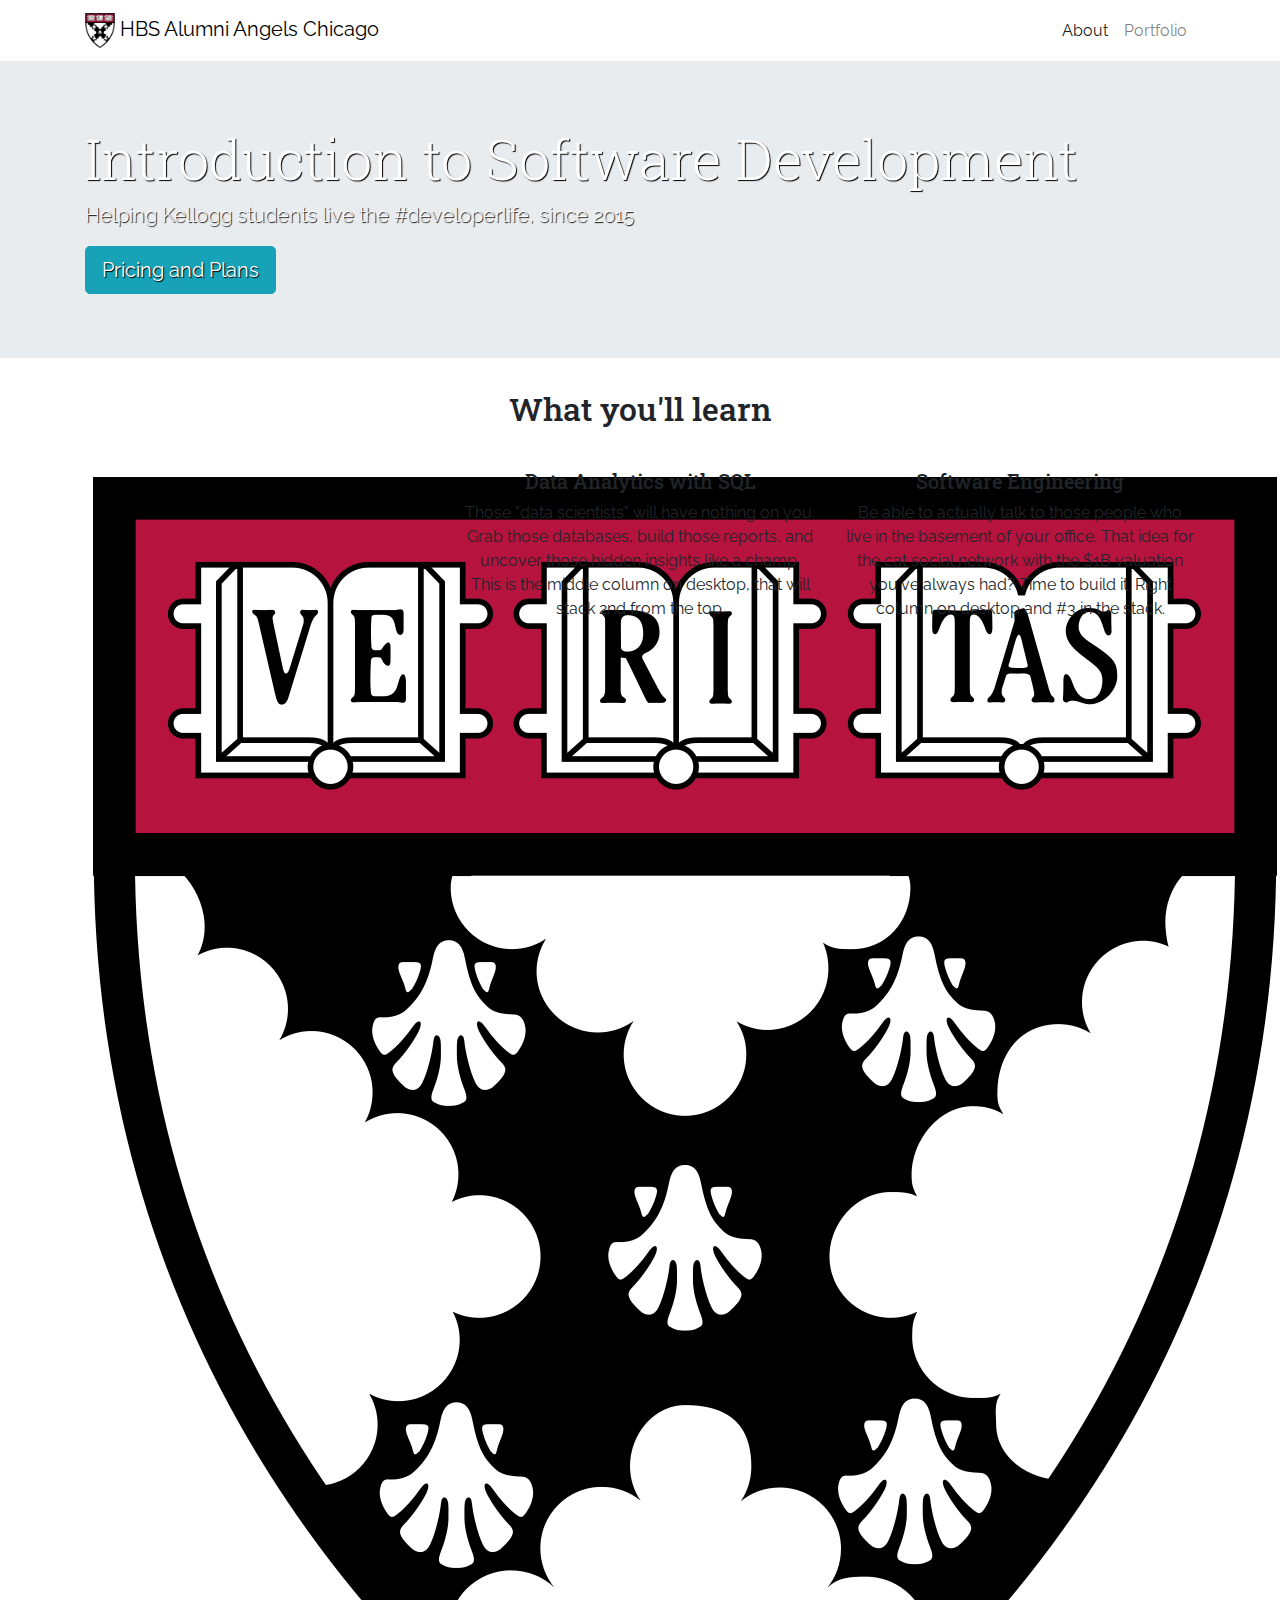
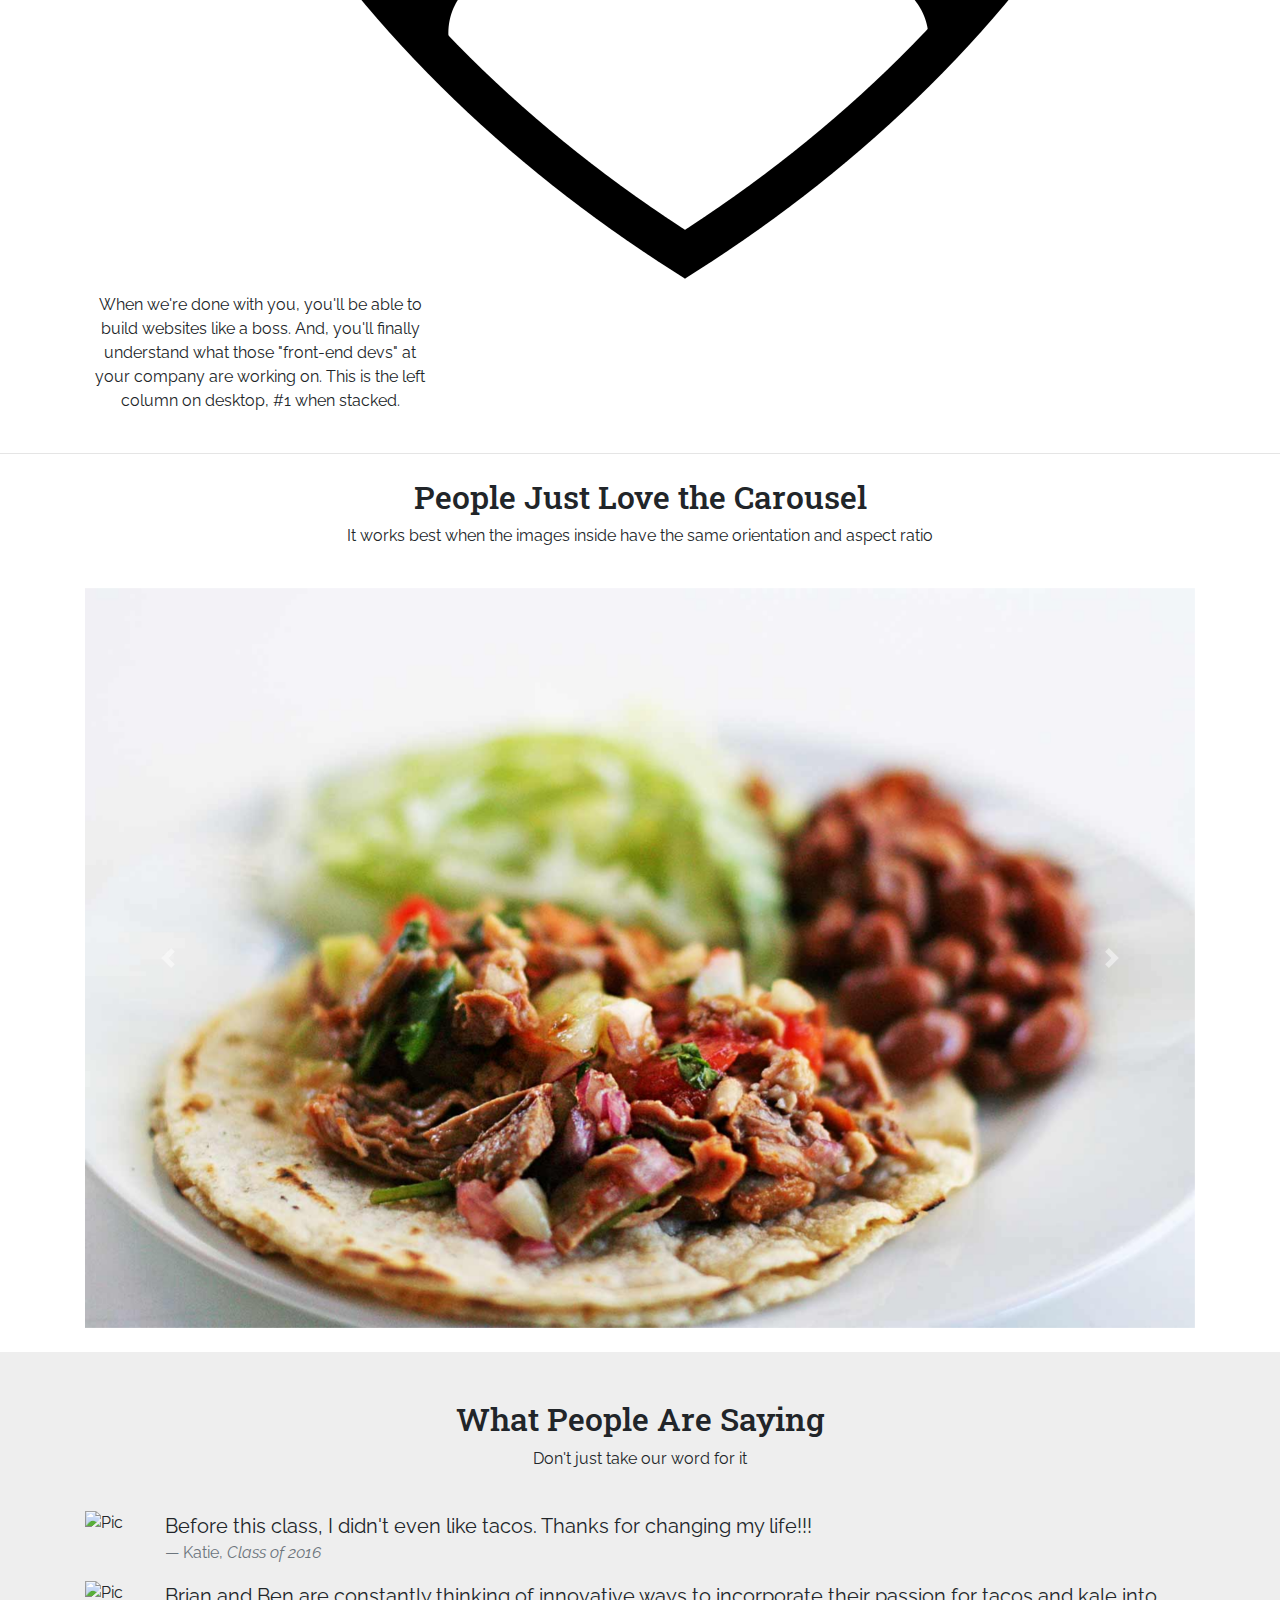
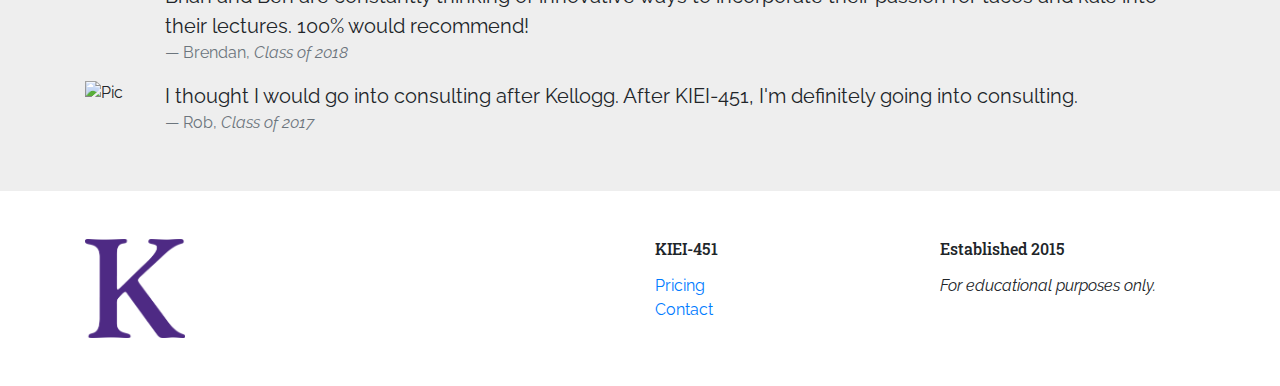
==== index.html @ 8cb4954e "Update index.html" ====
<!-- I started with the Bootstrap starter template  -->
<!-- https://getbootstrap.com/docs/4.4/getting-started/introduction/#starter-template -->
<!doctype html>
<html lang="en">
  <head>
    <!-- Required meta tags -->
    <meta charset="utf-8">
    <meta name="viewport" content="width=device-width, initial-scale=1, shrink-to-fit=no">

    <!-- Google Fonts -->
    <link href="https://fonts.googleapis.com/css?family=Raleway|Roboto+Slab|Permanent+Marker&display=swap" rel="stylesheet">
    
    <!-- Font Awesome -->
    <link rel="stylesheet" href="https://use.fontawesome.com/releases/v5.6.3/css/all.css" integrity="sha384-UHRtZLI+pbxtHCWp1t77Bi1L4ZtiqrqD80Kn4Z8NTSRyMA2Fd33n5dQ8lWUE00s/" crossorigin="anonymous">

    <!-- Bootstrap CSS -->
    <link rel="stylesheet" href="https://stackpath.bootstrapcdn.com/bootstrap/4.4.1/css/bootstrap.min.css" integrity="sha384-Vkoo8x4CGsO3+Hhxv8T/Q5PaXtkKtu6ug5TOeNV6gBiFeWPGFN9MuhOf23Q9Ifjh" crossorigin="anonymous">

    <!-- My own CSS -->
    <link rel="stylesheet" href="styles.css">

    <title>Hello, KIEI-451!</title>
  </head>
  <body>
    <!-- Navbar -->
    <!-- https://getbootstrap.com/docs/4.4/components/navbar -->
    <!-- I'm using the "navbar-light" color scheme, and a custom background color, defined in my styles.css -->
    <!-- Because the navbar has a "container" inside, it has gutters (spacing) on the left and right -->
    <!-- https://getbootstrap.com/docs/4.4/components/navbar/#containers -->
    <nav class="navbar navbar-expand-lg navbar-light">
      <div class="container">
        <a class="navbar-brand" href="#">
          <img src="hbs_logo.png" class="d-inline-block align-middle">
          HBS Alumni Angels Chicago
        </a>
        <button class="navbar-toggler" type="button" data-toggle="collapse" data-target="#navbarNavAltMarkup" aria-controls="navbarNavAltMarkup" aria-expanded="false" aria-label="Toggle navigation">
          <span class="navbar-toggler-icon"></span>
        </button>
        <div class="collapse navbar-collapse" id="navbarNavAltMarkup">
          <!-- The "ml-auto" means - set the left margin as high as you can, automatically -->
          <!-- This causes the links to move to the right -->
          <!-- https://getbootstrap.com/docs/4.4/utilities/flex/#auto-margins -->
          <div class="navbar-nav ml-auto">
            <a class="nav-item nav-link active" href="index.html">About<span class="sr-only">(current)</span></a>
            <a class="nav-item nav-link" href="pricing.html">Portfolio</a>
          </div>
        </div>
      </div>
    </nav>

    <!-- Full width Jumbotron -->
    <!-- https://getbootstrap.com/docs/4.4/components/jumbotron/ -->
    <div class="jumbotron jumbotron-fluid">
      <div class="container">
        <h1 class="display-4">Introduction to Software Development</h1 class="display-4">
        <p class="lead">Helping Kellogg students live the #developerlife, since 2015</p>
        <a class="btn btn-info btn-lg" href="pricing.html" role="button">Pricing and Plans</a>
      </div>
    </div>

    <div class="container">
      <div class="row">
        <div class="col text-center">
          <h2>What you'll learn</h2>
        </div>
      </div>
      <!-- An example of Bootstrap's spacing utility classes -->
      <!-- https://getbootstrap.com/docs/4.4/utilities/spacing/#how-it-works -->
      <!-- The "mt-4" gives you more margin on top, responsively -->
      <div class="row mt-4">
        <div class="col-sm-4 text-center">
          <h1><i class="fas fa-code"></i></h1>
          <h5><img src="hbs_logo.png" class="d-inline-block align-middle"></h5>
          <p>When we're done with you, you'll be able to build websites like a boss. And, you'll finally understand what those "front-end devs" at your company are working on. This is the left column on desktop, #1 when stacked.</p>
        </div>
        <div class="col-sm-4 text-center">
          <h1><i class="fas fa-chart-line"></i></h1>
          <h5>Data Analytics with SQL</h5>
          <p>Those "data scientists" will have nothing on you. Grab those databases, build those reports, and uncover those hidden insights like a champ. This is the middle column on desktop, that will stack 2nd from the top.</p>
        </div>
        <div class="col-sm-4 text-center">
          <h1><i class="fas fa-code-branch"></i></h1>
          <h5>Software Engineering</h5>
          <p>Be able to actually talk to those people who live in the basement of your office. That idea for the cat social network with the $1B valuation you've always had? Time to build it. Right column on desktop and #3 in the stack.</p>
        </div>
      </div>
    </div>

    <!-- Just a line, a "horizontal rule" with some space on the y-axis -->
    <hr class="my-4">

    <div class="container">
      <div class="row">
        <div class="col text-center">
          <h2>People Just Love the Carousel</h2>
          <p>It works best when the images inside have the same orientation and aspect ratio</p>
        </div>
      </div>
      <!-- The dreaded carousel -->
      <div id="carouselExampleControls" class="carousel slide mt-4" data-ride="carousel">
        <div class="carousel-inner">
          <div class="carousel-item active">
            <!-- The img-fluid class makes the image responsive -->
            <img src="carnitas.jpg" class="img-fluid" alt="Tacos">
          </div>
          <div class="carousel-item">
            <img src="whiskey.jpg" class="img-fluid" alt="Whiskey">
          </div>
        </div>
        <a class="carousel-control-prev" href="#carouselExampleControls" role="button" data-slide="prev">
          <span class="carousel-control-prev-icon" aria-hidden="true"></span>
          <span class="sr-only">Previous</span>
        </a>
        <a class="carousel-control-next" href="#carouselExampleControls" role="button" data-slide="next">
          <span class="carousel-control-next-icon" aria-hidden="true"></span>
          <span class="sr-only">Next</span>
        </a>
      </div>
    </div>

    <!-- Just a div, with a custom background color -->
    <div class="testimonials my-4 py-4">
      <div class="container">
        <div class="row my-4">
          <div class="col text-center">
            <h2>What People Are Saying</h2>
            <p>Don't just take our word for it</p>
          </div>
        </div>
        <!-- Media object/media list -->
        <!-- https://getbootstrap.com/docs/4.4/components/media-object/#media-list -->
        <ul class="list-unstyled">
          <li class="media">
            <img src="https://placekitten.com/200/200" class="mr-3" alt="Pic">
            <div class="media-body">
              <blockquote class="blockquote">
                <p class="mb-0">Before this class, I didn't even like tacos. Thanks for changing my life!!!</p>
                <footer class="blockquote-footer">Katie, <cite title="Class of 2017">Class of 2016</cite></footer>
              </blockquote>
            </div>
          </li>
          <li class="media">
            <img src="https://placem.at/people?w=200&h=200" class="mr-3" alt="Pic">
            <div class="media-body">
              <blockquote class="blockquote">
                <p class="mb-0">Brian and Ben are constantly thinking of innovative ways to incorporate their passion for tacos and kale into their lectures. 100% would recommend!</p>
                <footer class="blockquote-footer">Brendan, <cite title="Class of 2017">Class of 2018</cite></footer>
              </blockquote>
            </div>
          </li>
          <li class="media">
            <img src="https://baconmockup.com/200/200/" class="mr-3" alt="Pic">
            <div class="media-body">
              <blockquote class="blockquote">
                <p class="mb-0">I thought I would go into consulting after Kellogg. After KIEI-451, I'm definitely going into consulting.</p>
                <footer class="blockquote-footer">Rob, <cite title="Class of 2019">Class of 2017</cite></footer>
              </blockquote>
            </div>
          </li>
        </ul>
      </div>
    </div>

    <!-- Footer, just another grid, with a class added for custom styling -->
    <div class="container footer">
      <div class="row my-5">
        <div class="col-sm-6">
          <img src="K_RGB.png">
        </div>
        <div class="col-sm-3">
          <h6>KIEI-451</h6>
          <ul class="list-unstyled mt-3">
            <li><a href="pricing.html">Pricing</a></li>
            <li><a href="contact.html">Contact</a></li>
          </ul>
        </div>
        <div class="col-sm-3">
          <h6>Established 2015</h6>
          <p class="mt-3"><em>For educational purposes only.</em></p>
        </div>
      </div>
    </div>

    <!-- Optional JavaScript -->
    <!-- jQuery first, then Popper.js, then Bootstrap JS -->
    <script src="https://code.jquery.com/jquery-3.4.1.slim.min.js" integrity="sha384-J6qa4849blE2+poT4WnyKhv5vZF5SrPo0iEjwBvKU7imGFAV0wwj1yYfoRSJoZ+n" crossorigin="anonymous"></script>
    <script src="https://cdn.jsdelivr.net/npm/popper.js@1.16.0/dist/umd/popper.min.js" integrity="sha384-Q6E9RHvbIyZFJoft+2mJbHaEWldlvI9IOYy5n3zV9zzTtmI3UksdQRVvoxMfooAo" crossorigin="anonymous"></script>
    <script src="https://stackpath.bootstrapcdn.com/bootstrap/4.4.1/js/bootstrap.min.js" integrity="sha384-wfSDF2E50Y2D1uUdj0O3uMBJnjuUD4Ih7YwaYd1iqfktj0Uod8GCExl3Og8ifwB6" crossorigin="anonymous"></script>
  </body>
</html>
---- styles.css ----
/* Typography */
body {
  /* Everything is Raleway */
  font-family: 'Raleway', sans-serif;
}
/* Except we're using more specific rules to override the headlines */
h1, h2, h3, h4, h5, h6 {
  font-family: 'Roboto Slab', serif;
}
/* And the "logo" */
.navbar-brand {
  font-family: 'Raleway', sans-serif;
  font-size: 20px;
}
.navbar-brand img {
  width: 30px;
  height: 35px;
}
.navbar-light .navbar-brand {
  color: black;
}

/* Navbar background color */
.navbar {
  background-color: white;
}

.table img {
  height: 150px;
}

.table img {
  transition: filter .5s ease-in-out;
  -webkit-filter: grayscale(0%); /* Ch 23+, Saf 6.0+, BB 10.0+ */
  filter: grayscale(0%); /* FF 35+ */
}

.table img:hover {
  -webkit-filter: grayscale(100%); /* Ch 23+, Saf 6.0+, BB 10.0+ */
  filter: grayscale(100%); /* FF 35+ */
}

.table tr {
  height: 200px;
}

/* Jumbotron background and font styles */
/* Notice that I'm using all of the background CSS rules on the CSS cheat sheet */
.jumbotron {
  /* Background */
  background-attachment: fixed;
  background-image: url(workspace.jpg);
  background-repeat: no-repeat;
  background-size: cover;

  /* Fonts */
  /* The text-shadow helps the white text stand out better on a darker background */
  color: white;
  text-shadow: 1px 1px 1px black;
}

/* The background color of the "testimonials" part */
.testimonials {
  background-color: #eeeeee;
}

/* The size of the testimonials images */
.media img {
  width: 64px;
  height: 64px;
}

/* The pricing */
.pricing {
  background-color: white;
}
.pricing h1 {
  font-family: 'Raleway', sans-serif;
  color: black;
}

/* The footer */
.footer img {
  width: 100px;
}
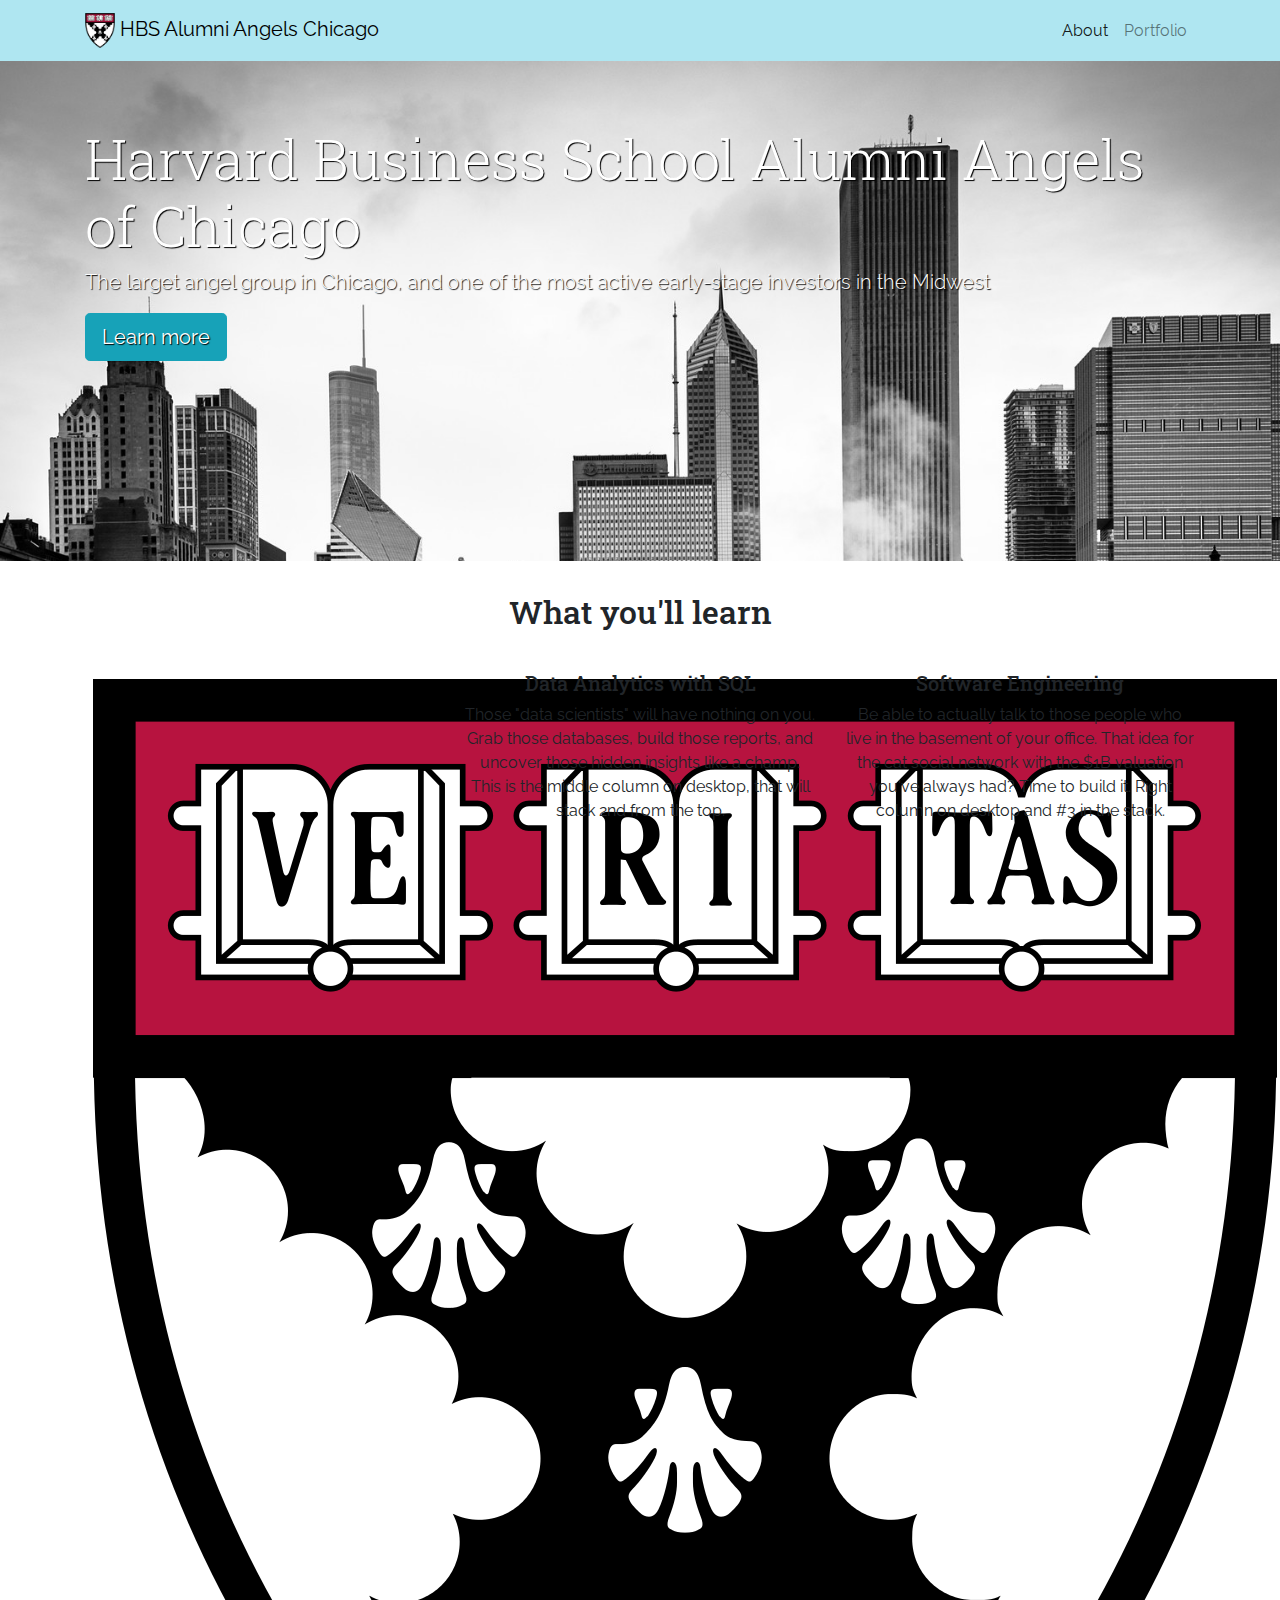
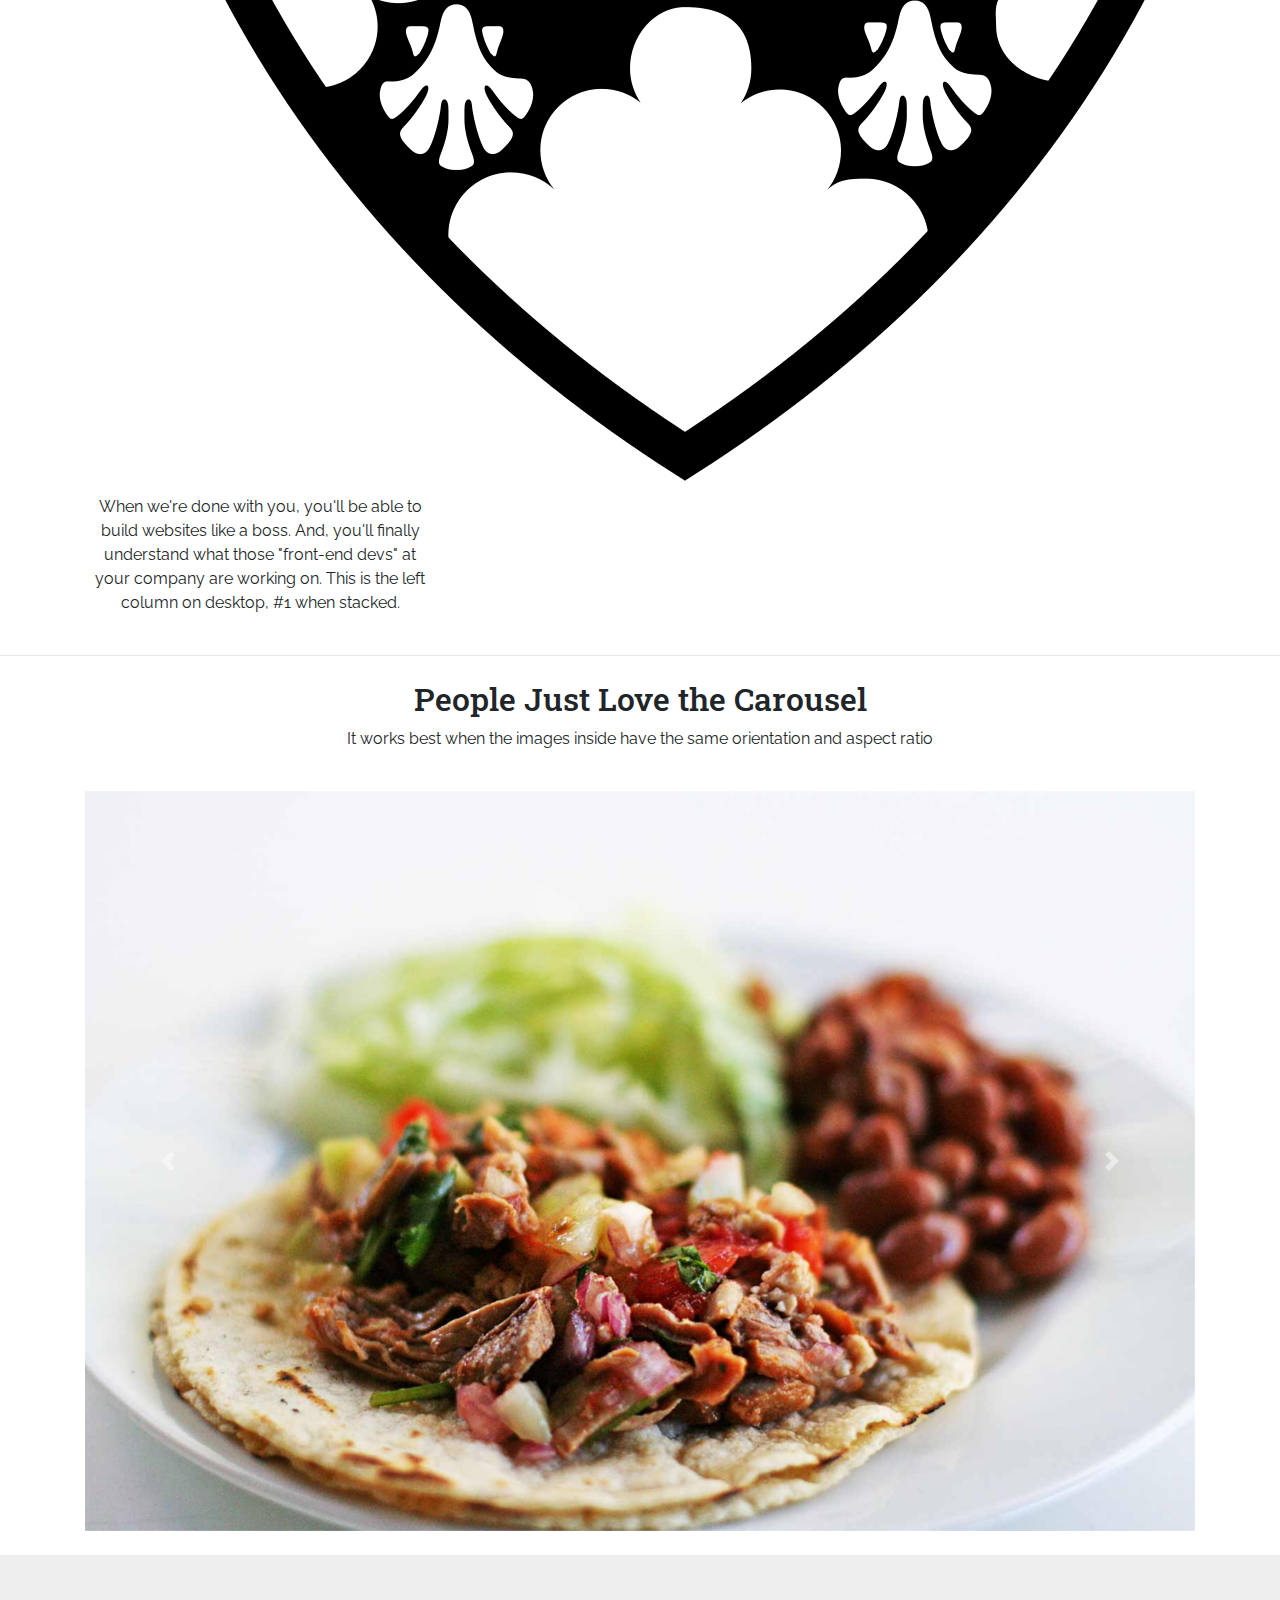
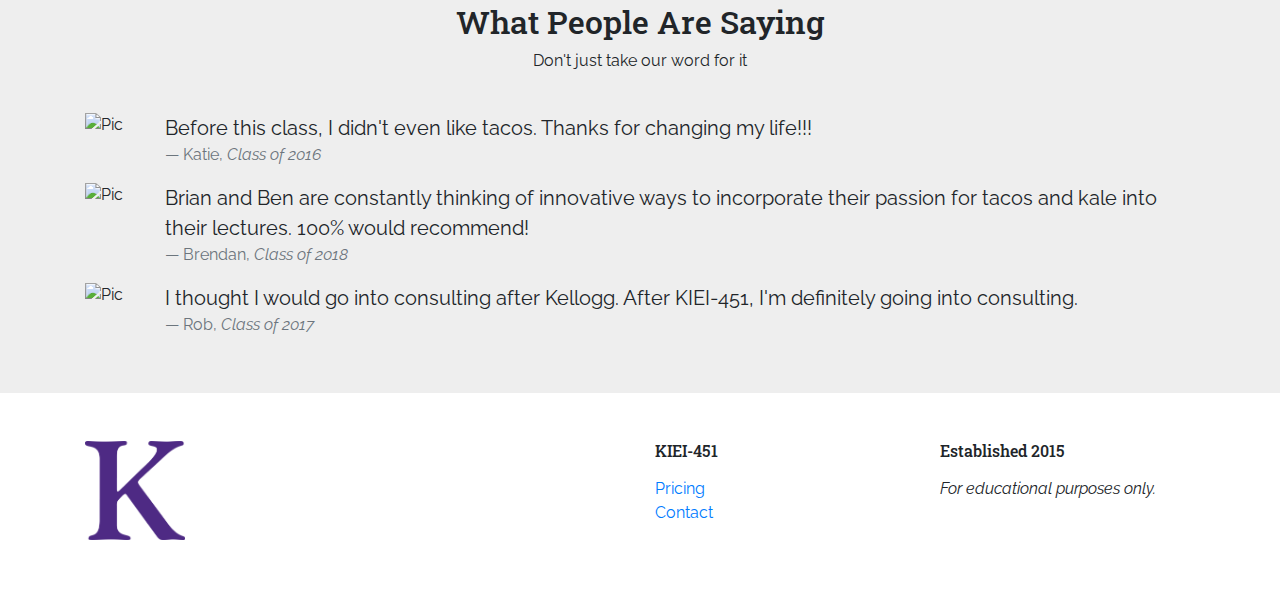
==== commit c12b9916: "Update index.html" ====
--- a/index.html
+++ b/index.html
@@ -52,9 +52,9 @@
     <!-- https://getbootstrap.com/docs/4.4/components/jumbotron/ -->
     <div class="jumbotron jumbotron-fluid">
       <div class="container">
-        <h1 class="display-4">Introduction to Software Development</h1 class="display-4">
-        <p class="lead">Helping Kellogg students live the #developerlife, since 2015</p>
-        <a class="btn btn-info btn-lg" href="pricing.html" role="button">Pricing and Plans</a>
+        <h1 class="display-4">Harvard Business School Alumni Angels of Chicago</h1 class="display-4">
+        <p class="lead">The larget angel group in Chicago, and one of the most active early-stage investors in the Midwest</p>
+        <a class="btn btn-info btn-lg" href="pricing.html" role="button">Learn more</a>
       </div>
     </div>
 
--- a/styles.css
+++ b/styles.css
@@ -22,7 +22,7 @@
 
 /* Navbar background color */
 .navbar {
-  background-color: white;
+  background-color: #afe6f1;
 }
 
 .table img {
@@ -49,9 +49,10 @@
 .jumbotron {
   /* Background */
   background-attachment: fixed;
-  background-image: url(workspace.jpg);
+  background-image: url(chicago.jpg);
   background-repeat: no-repeat;
   background-size: cover;
+  min-height: 500px;
 
   /* Fonts */
   /* The text-shadow helps the white text stand out better on a darker background */
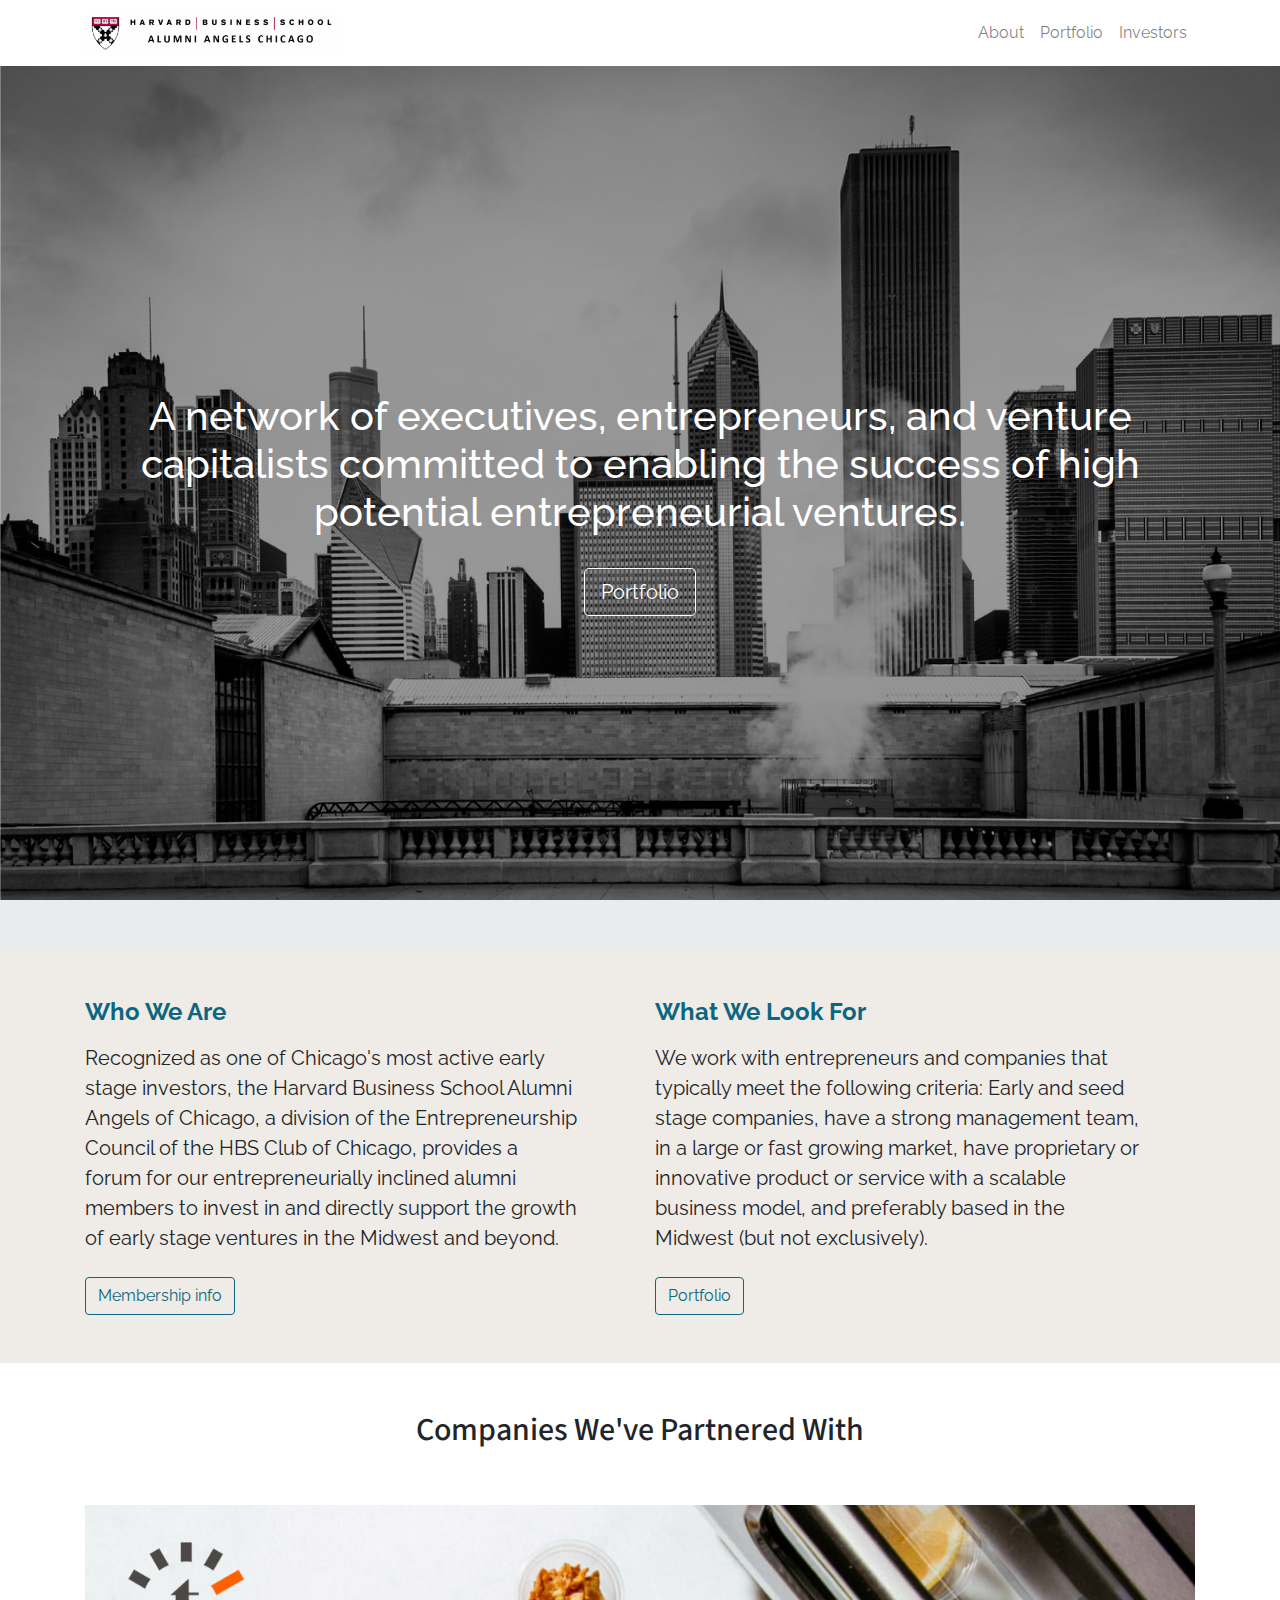
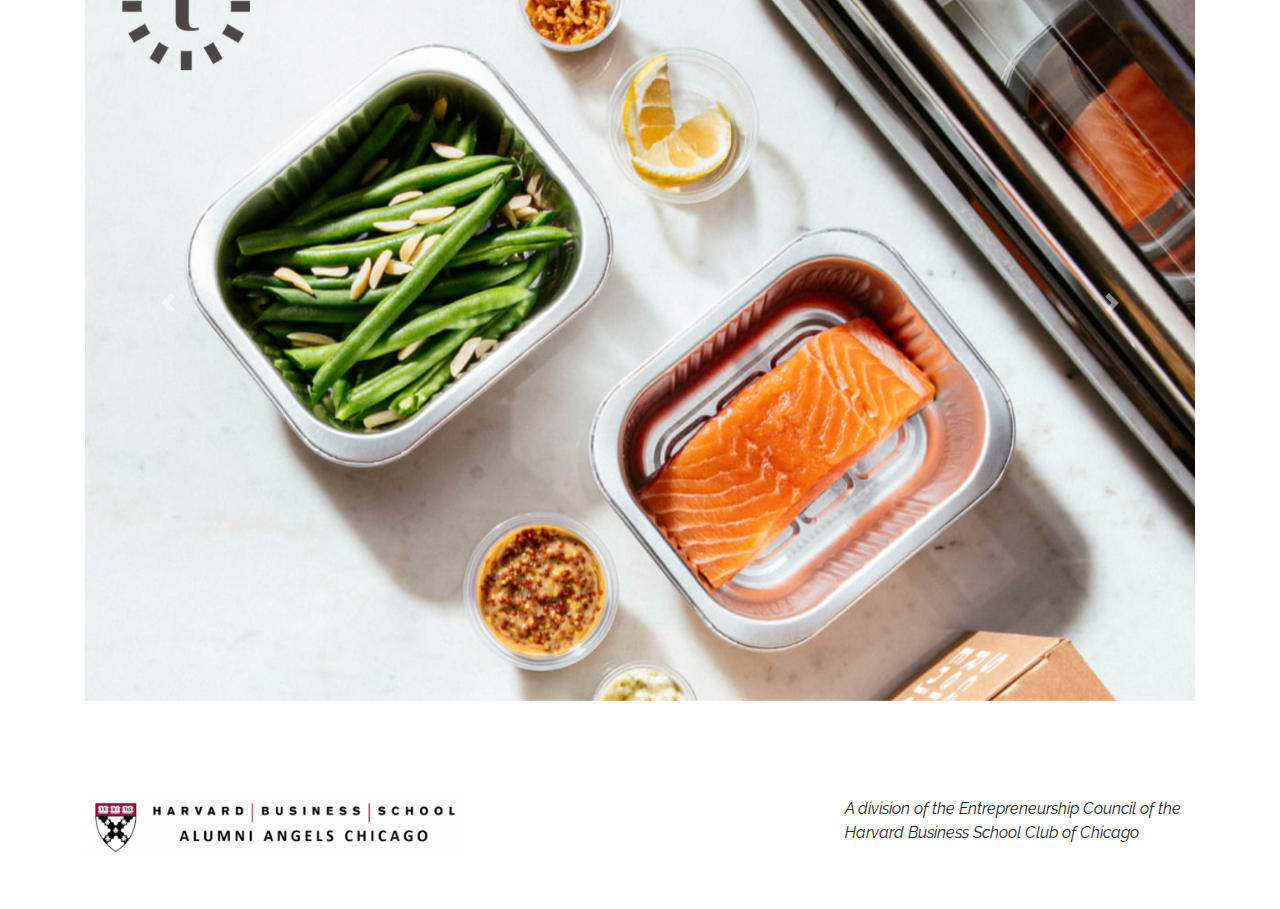
==== commit d519c5f9: "Update" ====
--- a/index.html
+++ b/index.html
@@ -1,4 +1,3 @@
-<!-- I started with the Bootstrap starter template  -->
 <!-- https://getbootstrap.com/docs/4.4/getting-started/introduction/#starter-template -->
 <!doctype html>
 <html lang="en">
@@ -8,10 +7,7 @@
     <meta name="viewport" content="width=device-width, initial-scale=1, shrink-to-fit=no">
 
     <!-- Google Fonts -->
-    <link href="https://fonts.googleapis.com/css?family=Raleway|Roboto+Slab|Permanent+Marker&display=swap" rel="stylesheet">
-    
-    <!-- Font Awesome -->
-    <link rel="stylesheet" href="https://use.fontawesome.com/releases/v5.6.3/css/all.css" integrity="sha384-UHRtZLI+pbxtHCWp1t77Bi1L4ZtiqrqD80Kn4Z8NTSRyMA2Fd33n5dQ8lWUE00s/" crossorigin="anonymous">
+    <link href="https://fonts.googleapis.com/css?family=Raleway|Source+Sans+Pro&display=swap" rel="stylesheet">
 
     <!-- Bootstrap CSS -->
     <link rel="stylesheet" href="https://stackpath.bootstrapcdn.com/bootstrap/4.4.1/css/bootstrap.min.css" integrity="sha384-Vkoo8x4CGsO3+Hhxv8T/Q5PaXtkKtu6ug5TOeNV6gBiFeWPGFN9MuhOf23Q9Ifjh" crossorigin="anonymous">
@@ -19,164 +15,93 @@
     <!-- My own CSS -->
     <link rel="stylesheet" href="styles.css">
 
-    <title>Hello, KIEI-451!</title>
+    <title>HBS Alumni Angels Chicago</title>
   </head>
   <body>
     <!-- Navbar -->
-    <!-- https://getbootstrap.com/docs/4.4/components/navbar -->
-    <!-- I'm using the "navbar-light" color scheme, and a custom background color, defined in my styles.css -->
-    <!-- Because the navbar has a "container" inside, it has gutters (spacing) on the left and right -->
-    <!-- https://getbootstrap.com/docs/4.4/components/navbar/#containers -->
     <nav class="navbar navbar-expand-lg navbar-light">
       <div class="container">
-        <a class="navbar-brand" href="#">
-          <img src="hbs_logo.png" class="d-inline-block align-middle">
-          HBS Alumni Angels Chicago
+        <a class="navbar-brand" href="index.html">
+          <img src="hbslogo.png" class="d-inline-block align-middle">
         </a>
         <button class="navbar-toggler" type="button" data-toggle="collapse" data-target="#navbarNavAltMarkup" aria-controls="navbarNavAltMarkup" aria-expanded="false" aria-label="Toggle navigation">
           <span class="navbar-toggler-icon"></span>
         </button>
         <div class="collapse navbar-collapse" id="navbarNavAltMarkup">
-          <!-- The "ml-auto" means - set the left margin as high as you can, automatically -->
-          <!-- This causes the links to move to the right -->
-          <!-- https://getbootstrap.com/docs/4.4/utilities/flex/#auto-margins -->
           <div class="navbar-nav ml-auto">
-            <a class="nav-item nav-link active" href="index.html">About<span class="sr-only">(current)</span></a>
-            <a class="nav-item nav-link" href="pricing.html">Portfolio</a>
+            <a class="nav-item nav-link" href="index.html">About</a>
+            <a class="nav-item nav-link" href="portfolio.html">Portfolio</a>
+            <a class="nav-item nav-link" href="investors.html">Investors</a>
           </div>
         </div>
       </div>
     </nav>
 
-    <!-- Full width Jumbotron -->
-    <!-- https://getbootstrap.com/docs/4.4/components/jumbotron/ -->
+    <!-- Jumbotron -->
     <div class="jumbotron jumbotron-fluid">
-      <div class="container">
-        <h1 class="display-4">Harvard Business School Alumni Angels of Chicago</h1 class="display-4">
-        <p class="lead">The larget angel group in Chicago, and one of the most active early-stage investors in the Midwest</p>
-        <a class="btn btn-info btn-lg" href="pricing.html" role="button">Learn more</a>
+      <div class="container text-center">
+        <h1 class="pb-4">A network of executives, entrepreneurs, and venture capitalists committed to enabling the success of high potential entrepreneurial ventures.</h2>
+        <a class="btn btn-outline-light btn-lg mb-4" href="portfolio.html" role="button">Portfolio</a>
       </div>
     </div>
 
-    <div class="container">
-      <div class="row">
-        <div class="col text-center">
-          <h2>What you'll learn</h2>
-        </div>
-      </div>
-      <!-- An example of Bootstrap's spacing utility classes -->
-      <!-- https://getbootstrap.com/docs/4.4/utilities/spacing/#how-it-works -->
-      <!-- The "mt-4" gives you more margin on top, responsively -->
-      <div class="row mt-4">
-        <div class="col-sm-4 text-center">
-          <h1><i class="fas fa-code"></i></h1>
-          <h5><img src="hbs_logo.png" class="d-inline-block align-middle"></h5>
-          <p>When we're done with you, you'll be able to build websites like a boss. And, you'll finally understand what those "front-end devs" at your company are working on. This is the left column on desktop, #1 when stacked.</p>
-        </div>
-        <div class="col-sm-4 text-center">
-          <h1><i class="fas fa-chart-line"></i></h1>
-          <h5>Data Analytics with SQL</h5>
-          <p>Those "data scientists" will have nothing on you. Grab those databases, build those reports, and uncover those hidden insights like a champ. This is the middle column on desktop, that will stack 2nd from the top.</p>
-        </div>
-        <div class="col-sm-4 text-center">
-          <h1><i class="fas fa-code-branch"></i></h1>
-          <h5>Software Engineering</h5>
-          <p>Be able to actually talk to those people who live in the basement of your office. That idea for the cat social network with the $1B valuation you've always had? Time to build it. Right column on desktop and #3 in the stack.</p>
+    <!-- About -->
+    <div class="about">
+      <div class="container">
+        <div class="row py-5 mt-n5">
+          <div class="col-sm-6 text-left">
+            <h4 class="font-weight-bold mb-3">Who We Are</h4>
+            <p class="mr-5">Recognized as one of Chicago's most active early stage investors, the Harvard Business School Alumni Angels of Chicago, a division of the Entrepreneurship Council of the HBS Club of Chicago, provides a forum for our entrepreneurially inclined alumni members to invest in and directly support the growth of early stage ventures in the Midwest and beyond.</p>
+            <a class="btn btn-outline-light mt-2" href="investors.html" role="button">Membership info</a>
+          </div>
+          <div class="col-sm-6 text-left">
+            <h4 class="font-weight-bold mb-3">What We Look For</h4>
+            <p class="mr-5">We work with entrepreneurs and companies that typically meet the following criteria: Early and seed stage companies, have a strong management team, in a large or fast growing market, have proprietary or innovative product or service with a scalable business model, and preferably based in the Midwest (but not exclusively).</p>
+            <a class="btn btn-outline-light mt-2" href="portfolio.html" role="button">Portfolio</a>
+          </div>
         </div>
       </div>
     </div>
 
-    <!-- Just a line, a "horizontal rule" with some space on the y-axis -->
-    <hr class="my-4">
-
-    <div class="container">
-      <div class="row">
-        <div class="col text-center">
-          <h2>People Just Love the Carousel</h2>
-          <p>It works best when the images inside have the same orientation and aspect ratio</p>
+    <!-- Carousel -->
+    <div class="companies_partnered_with">
+      <div class="container">
+        <div class="row mt-5">
+          <div class="col text-center">
+            <h2>Companies We've Partnered With</h2>
+          </div>
+        </div>
+        <div id="carouselExampleControls" class="carousel slide my-5" data-ride="carousel">
+          <div class="carousel-inner">
+            <div class="carousel-item active">
+              <img src="tovalacarousel.png" class="img-fluid" alt="tovalacarousel">
+            </div>
+            <div class="carousel-item">
+              <img src="fourkitescarousel.png" class="img-fluid" alt="fourkitescarousel">
+            </div>
+          </div>
+          <a class="carousel-control-prev" href="#carouselExampleControls" role="button" data-slide="prev">
+            <span class="carousel-control-prev-icon" aria-hidden="true"></span>
+            <span class="sr-only">Previous</span>
+          </a>
+          <a class="carousel-control-next" href="#carouselExampleControls" role="button" data-slide="next">
+            <span class="carousel-control-next-icon" aria-hidden="true"></span>
+            <span class="sr-only">Next</span>
+          </a>
         </div>
       </div>
-      <!-- The dreaded carousel -->
-      <div id="carouselExampleControls" class="carousel slide mt-4" data-ride="carousel">
-        <div class="carousel-inner">
-          <div class="carousel-item active">
-            <!-- The img-fluid class makes the image responsive -->
-            <img src="carnitas.jpg" class="img-fluid" alt="Tacos">
+    </div>
+    
+    <!-- Footer -->
+    <div class="footer mt-5">
+      <div class="container">
+        <div class="row py-5">
+          <div class="col-sm-8">
+            <img src="hbslogo.png">
           </div>
-          <div class="carousel-item">
-            <img src="whiskey.jpg" class="img-fluid" alt="Whiskey">
+          <div class="col">
+            <p><em>A division of the Entrepreneurship Council of the Harvard Business School Club of Chicago</em></p>
           </div>
-        </div>
-        <a class="carousel-control-prev" href="#carouselExampleControls" role="button" data-slide="prev">
-          <span class="carousel-control-prev-icon" aria-hidden="true"></span>
-          <span class="sr-only">Previous</span>
-        </a>
-        <a class="carousel-control-next" href="#carouselExampleControls" role="button" data-slide="next">
-          <span class="carousel-control-next-icon" aria-hidden="true"></span>
-          <span class="sr-only">Next</span>
-        </a>
-      </div>
-    </div>
-
-    <!-- Just a div, with a custom background color -->
-    <div class="testimonials my-4 py-4">
-      <div class="container">
-        <div class="row my-4">
-          <div class="col text-center">
-            <h2>What People Are Saying</h2>
-            <p>Don't just take our word for it</p>
-          </div>
-        </div>
-        <!-- Media object/media list -->
-        <!-- https://getbootstrap.com/docs/4.4/components/media-object/#media-list -->
-        <ul class="list-unstyled">
-          <li class="media">
-            <img src="https://placekitten.com/200/200" class="mr-3" alt="Pic">
-            <div class="media-body">
-              <blockquote class="blockquote">
-                <p class="mb-0">Before this class, I didn't even like tacos. Thanks for changing my life!!!</p>
-                <footer class="blockquote-footer">Katie, <cite title="Class of 2017">Class of 2016</cite></footer>
-              </blockquote>
-            </div>
-          </li>
-          <li class="media">
-            <img src="https://placem.at/people?w=200&h=200" class="mr-3" alt="Pic">
-            <div class="media-body">
-              <blockquote class="blockquote">
-                <p class="mb-0">Brian and Ben are constantly thinking of innovative ways to incorporate their passion for tacos and kale into their lectures. 100% would recommend!</p>
-                <footer class="blockquote-footer">Brendan, <cite title="Class of 2017">Class of 2018</cite></footer>
-              </blockquote>
-            </div>
-          </li>
-          <li class="media">
-            <img src="https://baconmockup.com/200/200/" class="mr-3" alt="Pic">
-            <div class="media-body">
-              <blockquote class="blockquote">
-                <p class="mb-0">I thought I would go into consulting after Kellogg. After KIEI-451, I'm definitely going into consulting.</p>
-                <footer class="blockquote-footer">Rob, <cite title="Class of 2019">Class of 2017</cite></footer>
-              </blockquote>
-            </div>
-          </li>
-        </ul>
-      </div>
-    </div>
-
-    <!-- Footer, just another grid, with a class added for custom styling -->
-    <div class="container footer">
-      <div class="row my-5">
-        <div class="col-sm-6">
-          <img src="K_RGB.png">
-        </div>
-        <div class="col-sm-3">
-          <h6>KIEI-451</h6>
-          <ul class="list-unstyled mt-3">
-            <li><a href="pricing.html">Pricing</a></li>
-            <li><a href="contact.html">Contact</a></li>
-          </ul>
-        </div>
-        <div class="col-sm-3">
-          <h6>Established 2015</h6>
-          <p class="mt-3"><em>For educational purposes only.</em></p>
         </div>
       </div>
     </div>
--- a/styles.css
+++ b/styles.css
@@ -1,86 +1,93 @@
-/* Typography */
+/* Default font */
 body {
-  /* Everything is Raleway */
   font-family: 'Raleway', sans-serif;
 }
-/* Except we're using more specific rules to override the headlines */
-h1, h2, h3, h4, h5, h6 {
-  font-family: 'Roboto Slab', serif;
+
+/* Override headers with different font */
+.apply_for_membership h1 {
+  font-family: 'Source Sans Pro', sans-serif;
 }
-/* And the "logo" */
-.navbar-brand {
-  font-family: 'Raleway', sans-serif;
+
+.companies_partnered_with {
+  font-family: 'Source Sans Pro', sans-serif;
+}
+
+/* Navbar */
+.navbar img {
+  height: 40px;
+}
+
+/* Jumbotron */
+.jumbotron {
+  background-attachment: fixed;
+  background-image: url(chicago.png);
+  background-repeat: no-repeat;
+  background-size: cover;
+  height: 100vh;
+  color: #ffffff;
+  display: flex;
+  align-items: center;
+}
+
+/* About background color */
+.about {
+  background-color: #EFEBE6;
+}
+
+/* About override header color */
+.about h4 {
+  color: #0d667f;
+}
+
+/* About override paragraph font size */
+.about p {
   font-size: 20px;
 }
-.navbar-brand img {
-  width: 30px;
-  height: 35px;
-}
-.navbar-light .navbar-brand {
-  color: black;
+
+/* Override portfolio table style */
+.portfolio td {
+  border: 1px solid #ffffff;
+  width: 25%;
+  vertical-align: middle;
+  height: 200px;
 }
 
-/* Navbar background color */
-.navbar {
-  background-color: #afe6f1;
-}
-
-.table img {
-  height: 150px;
-}
-
-.table img {
-  transition: filter .5s ease-in-out;
-  -webkit-filter: grayscale(0%); /* Ch 23+, Saf 6.0+, BB 10.0+ */
-  filter: grayscale(0%); /* FF 35+ */
+/* Portfolio company logos grayed out, except when mouse hovers over them */
+.portfolio img {
+  max-height: 80px;
+  max-width: 200px;
+  -webkit-filter: grayscale(100%);
+  filter: grayscale(100%);
 }
 
 .table img:hover {
-  -webkit-filter: grayscale(100%); /* Ch 23+, Saf 6.0+, BB 10.0+ */
-  filter: grayscale(100%); /* FF 35+ */
+  -webkit-filter: grayscale(100%);
+  filter: grayscale(0%);
 }
 
-.table tr {
-  height: 200px;
+/* Investors */
+.investors_page_headers {
+  color: #0d667f;
 }
 
-/* Jumbotron background and font styles */
-/* Notice that I'm using all of the background CSS rules on the CSS cheat sheet */
-.jumbotron {
-  /* Background */
-  background-attachment: fixed;
-  background-image: url(chicago.jpg);
-  background-repeat: no-repeat;
-  background-size: cover;
-  min-height: 500px;
-
-  /* Fonts */
-  /* The text-shadow helps the white text stand out better on a darker background */
-  color: white;
-  text-shadow: 1px 1px 1px black;
+/* Overriding button style rules */
+.btn {
+  border-color: #0d667f;
+  color: #0d667f;
 }
 
-/* The background color of the "testimonials" part */
-.testimonials {
-  background-color: #eeeeee;
+.btn:hover {
+  background-color: #0d667f;
+  border-color: #0d667f;
+  color: #ffffff;
 }
 
-/* The size of the testimonials images */
-.media img {
-  width: 64px;
-  height: 64px;
+.jumbotron a {
+  border-color: #ffffff;
+  color: #ffffff;
 }
 
-/* The pricing */
-.pricing {
-  background-color: white;
-}
-.pricing h1 {
-  font-family: 'Raleway', sans-serif;
-  color: black;
-}
-
-/* The footer */
+/* Footer */
 .footer img {
-  width: 100px;
+  height: 60px;
 }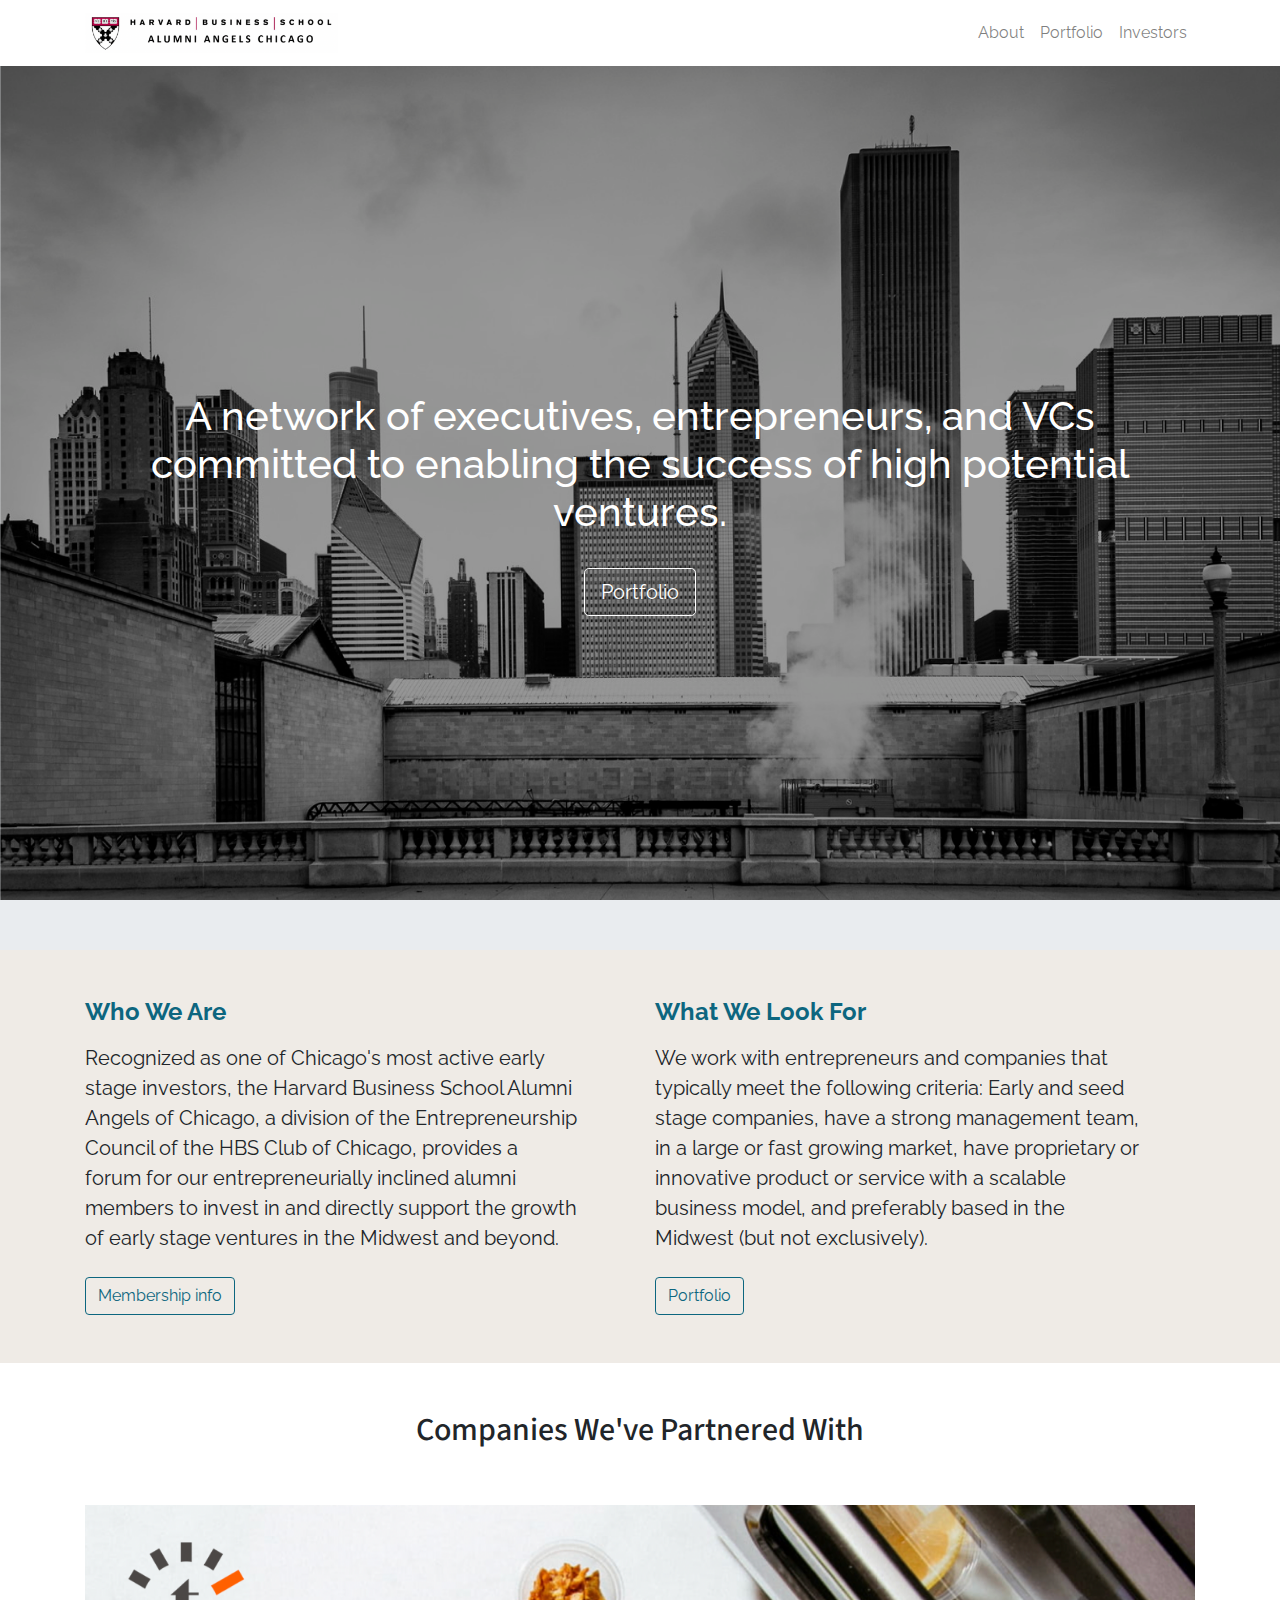
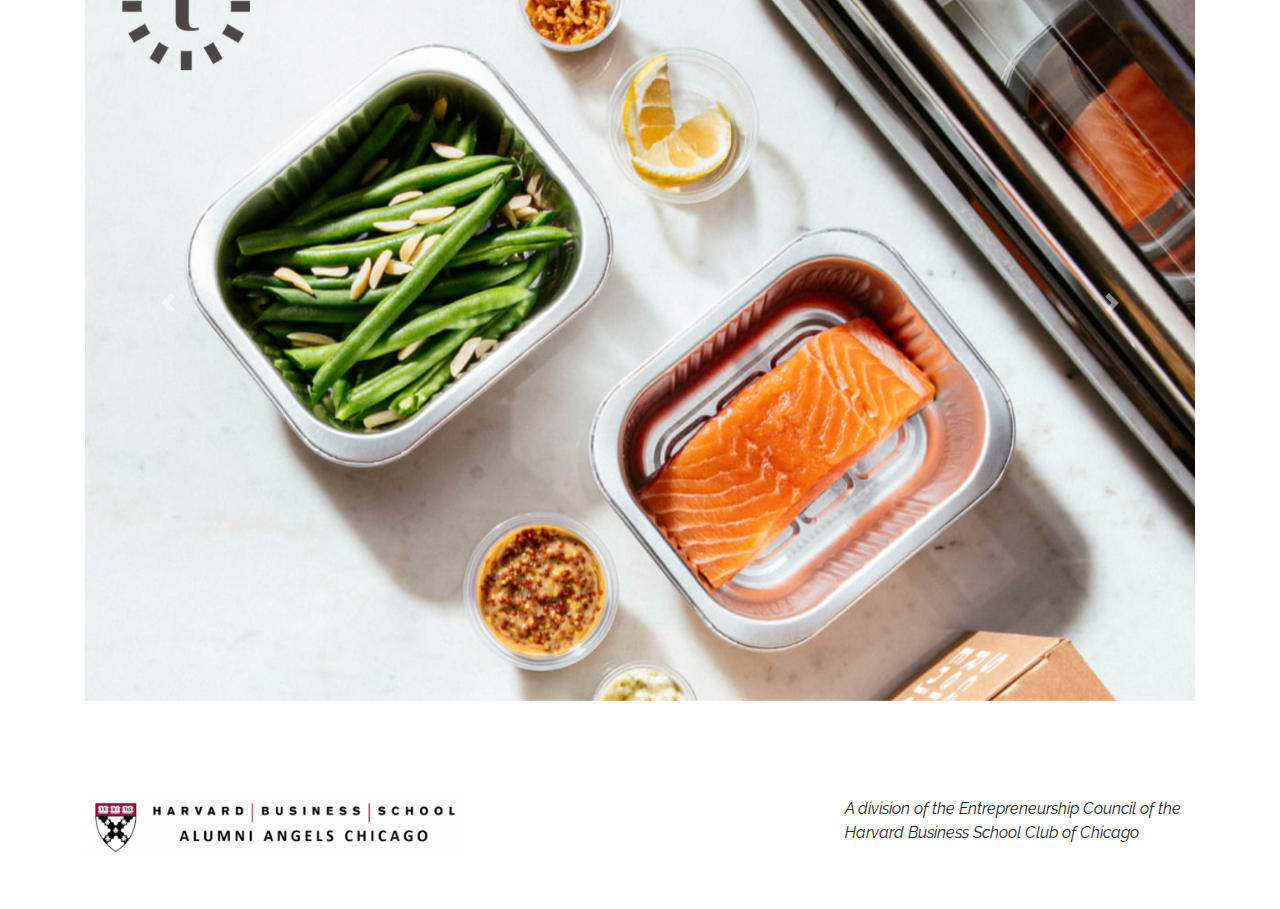
==== commit 70318ebb: "Update index.html" ====
--- a/index.html
+++ b/index.html
@@ -40,7 +40,7 @@
     <!-- Jumbotron -->
     <div class="jumbotron jumbotron-fluid">
       <div class="container text-center">
-        <h1 class="pb-4">A network of executives, entrepreneurs, and venture capitalists committed to enabling the success of high potential entrepreneurial ventures.</h2>
+        <h1 class="pb-4">A network of executives, entrepreneurs, and VCs committed to enabling the success of high potential ventures.</h2>
         <a class="btn btn-outline-light btn-lg mb-4" href="portfolio.html" role="button">Portfolio</a>
       </div>
     </div>
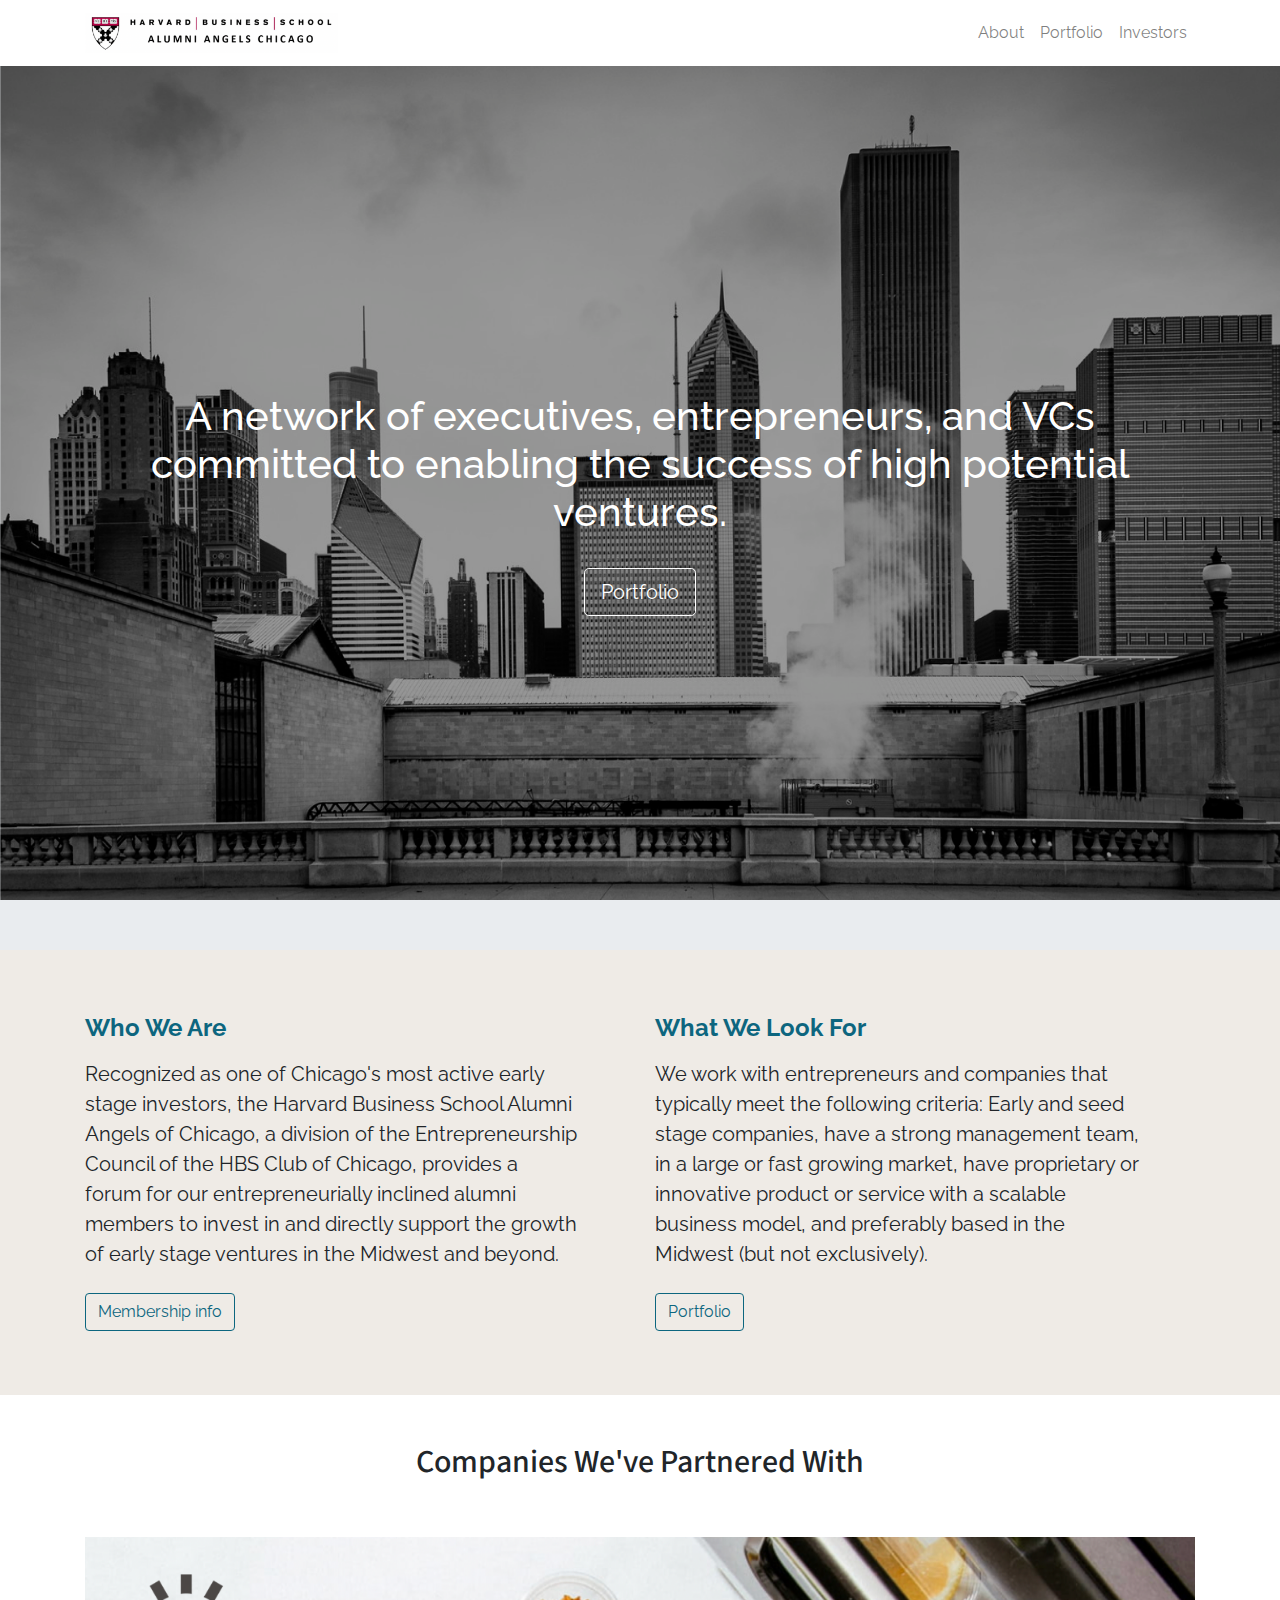
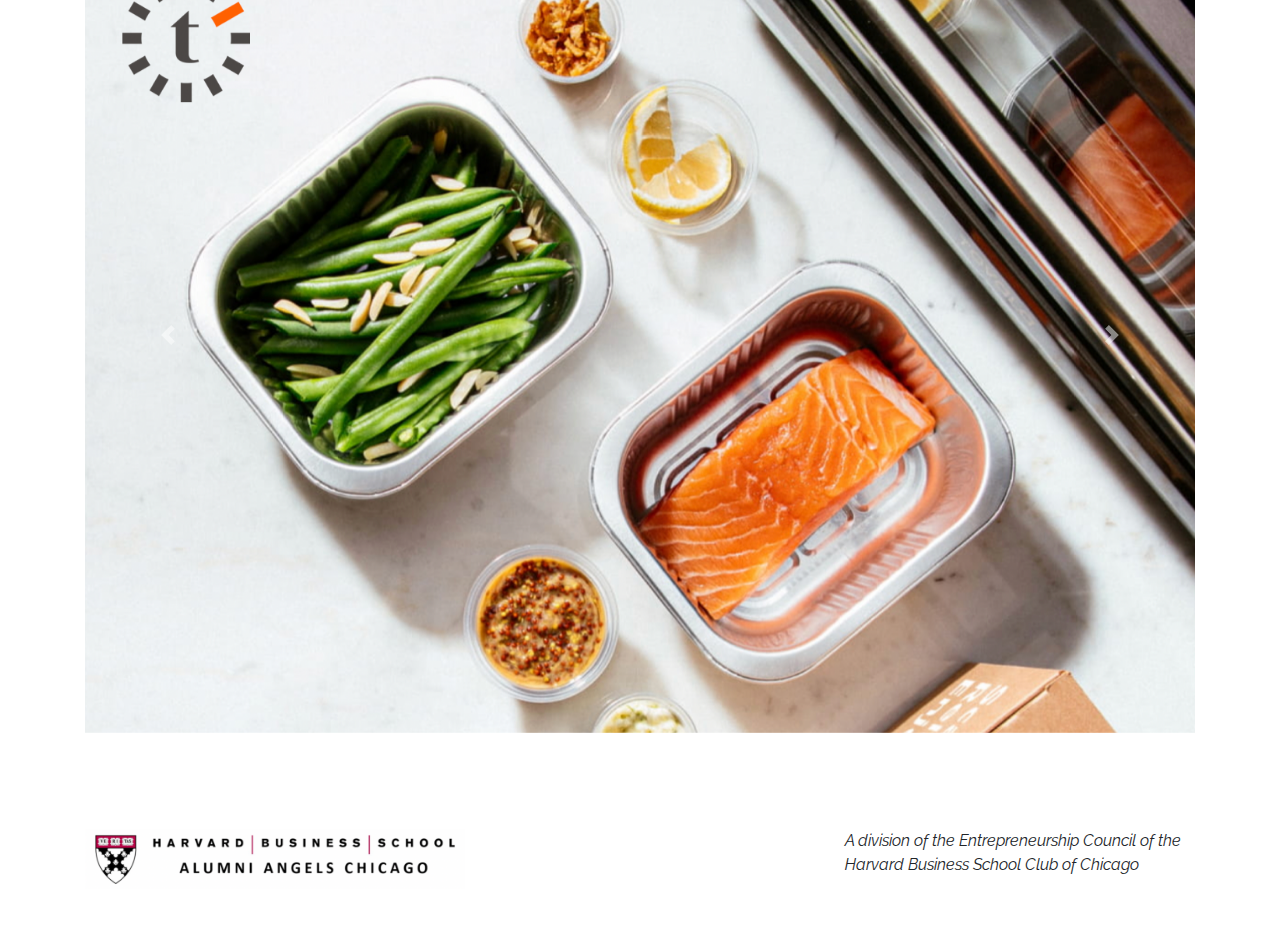
==== commit c9a3d93d: "Update index.html" ====
--- a/index.html
+++ b/index.html
@@ -49,12 +49,12 @@
     <div class="about">
       <div class="container">
         <div class="row py-5 mt-n5">
-          <div class="col-sm-6 text-left">
+          <div class="col-sm-6 text-left my-3">
             <h4 class="font-weight-bold mb-3">Who We Are</h4>
             <p class="mr-5">Recognized as one of Chicago's most active early stage investors, the Harvard Business School Alumni Angels of Chicago, a division of the Entrepreneurship Council of the HBS Club of Chicago, provides a forum for our entrepreneurially inclined alumni members to invest in and directly support the growth of early stage ventures in the Midwest and beyond.</p>
             <a class="btn btn-outline-light mt-2" href="investors.html" role="button">Membership info</a>
           </div>
-          <div class="col-sm-6 text-left">
+          <div class="col-sm-6 text-left my-3">
             <h4 class="font-weight-bold mb-3">What We Look For</h4>
             <p class="mr-5">We work with entrepreneurs and companies that typically meet the following criteria: Early and seed stage companies, have a strong management team, in a large or fast growing market, have proprietary or innovative product or service with a scalable business model, and preferably based in the Midwest (but not exclusively).</p>
             <a class="btn btn-outline-light mt-2" href="portfolio.html" role="button">Portfolio</a>
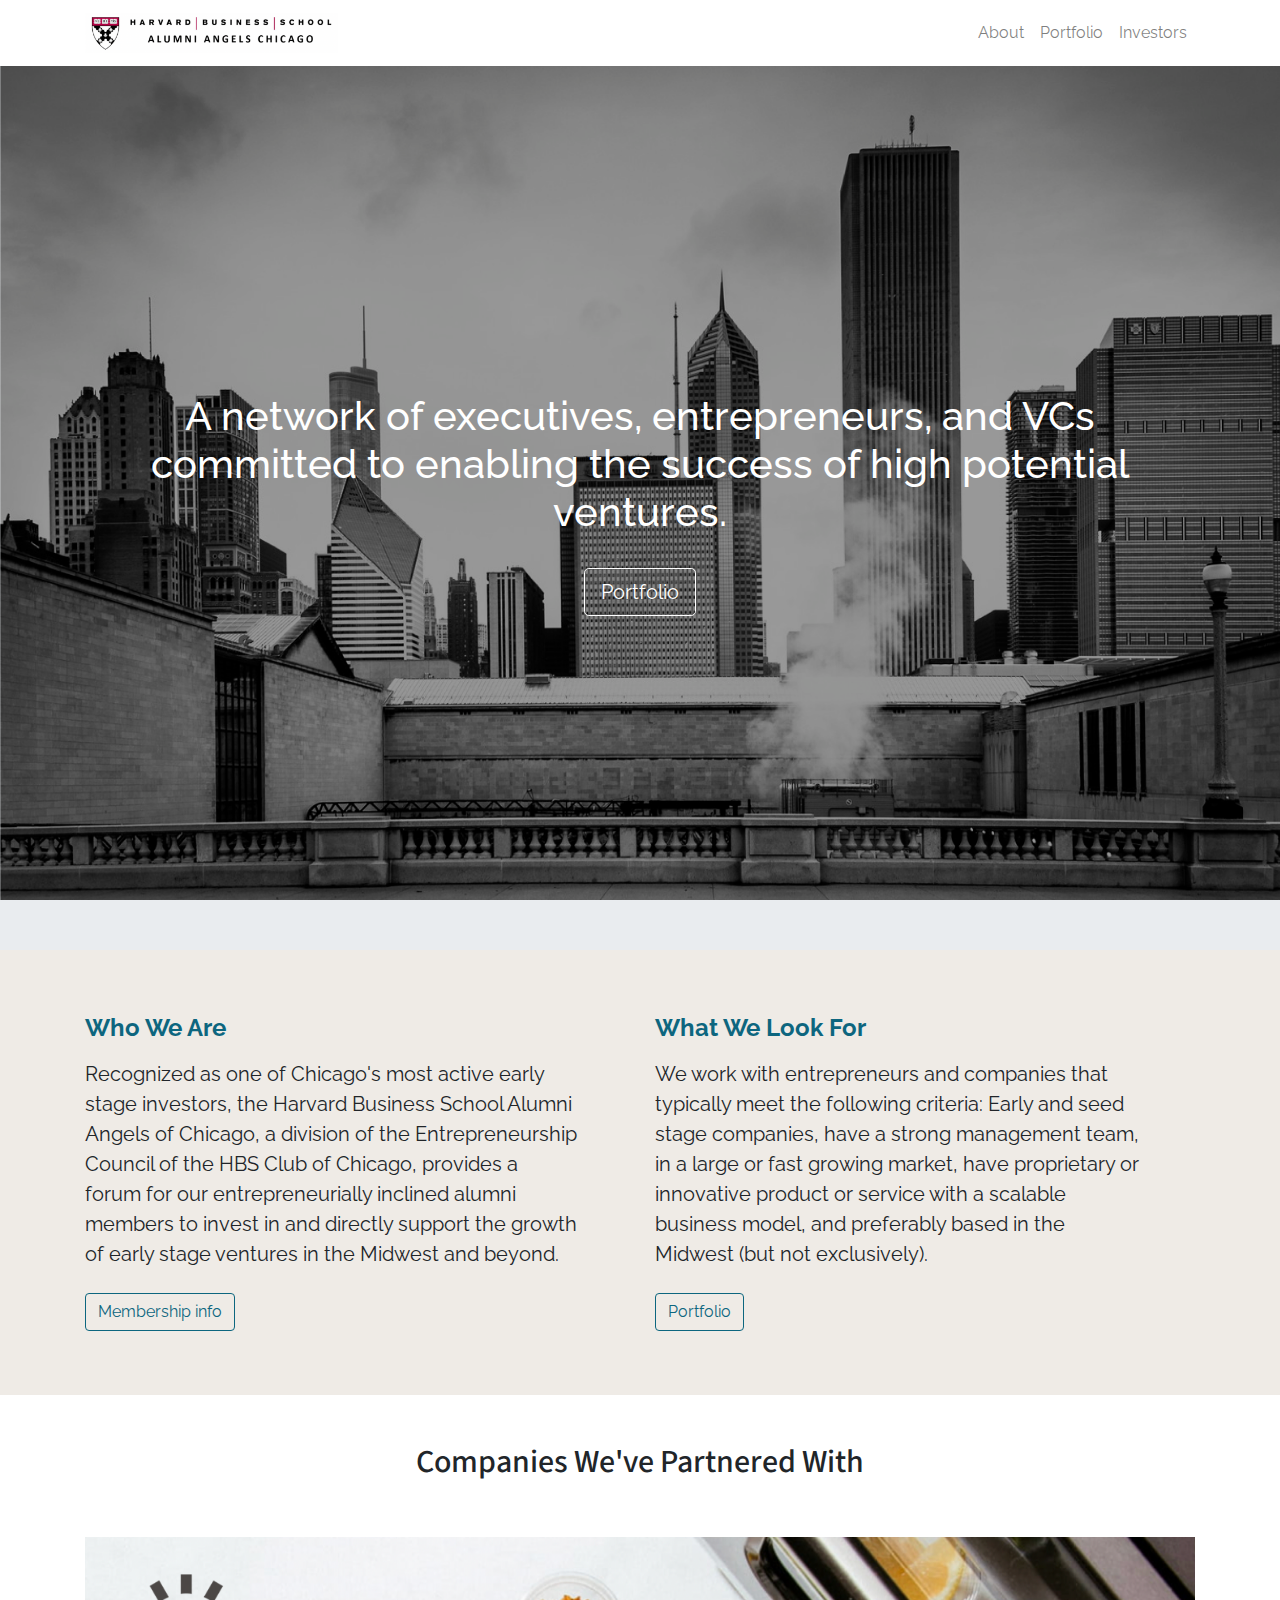
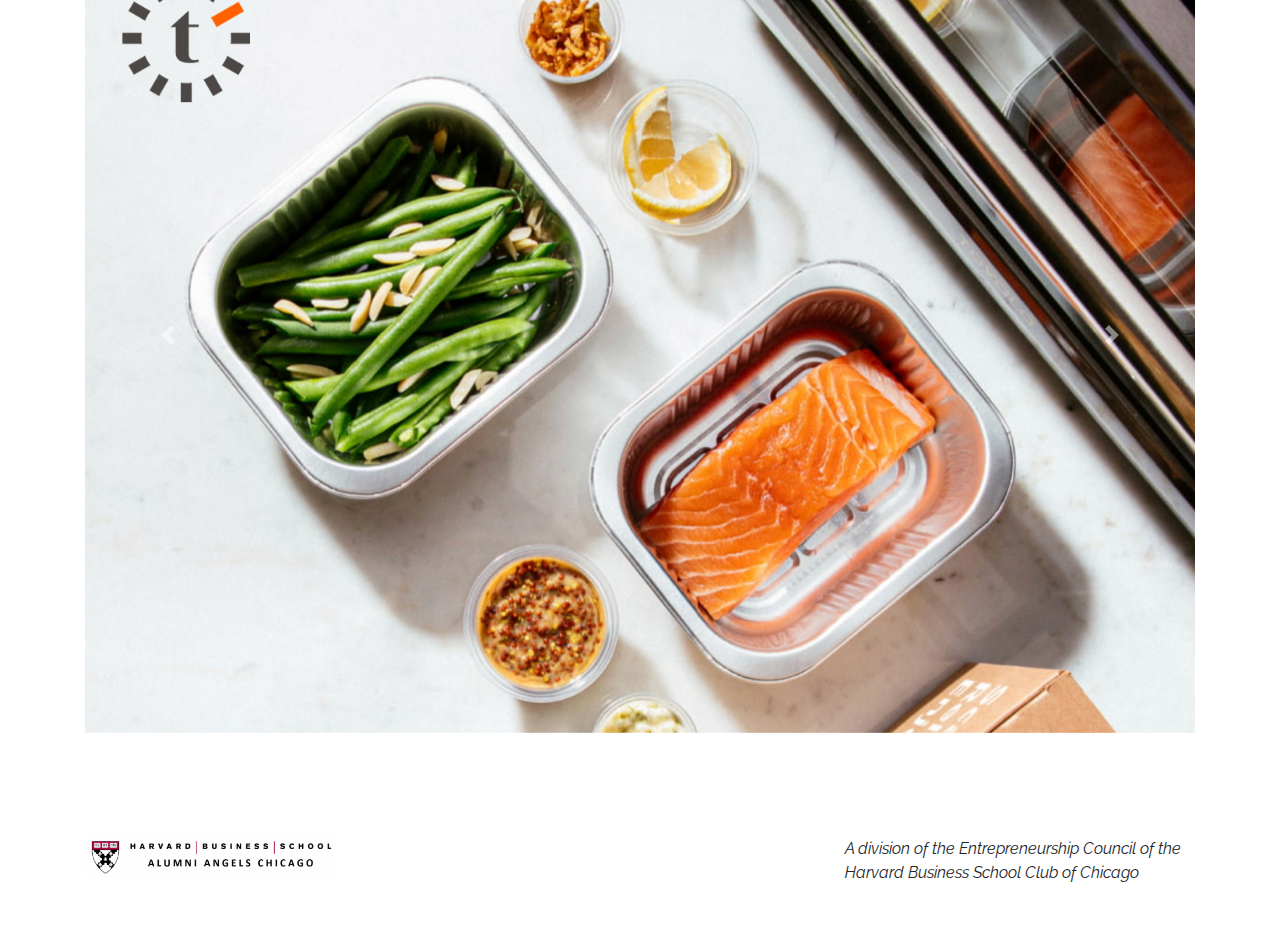
==== commit d00b3574: "Update" ====
--- a/index.html
+++ b/index.html
@@ -96,10 +96,10 @@
     <div class="footer mt-5">
       <div class="container">
         <div class="row py-5">
-          <div class="col-sm-8">
+          <div class="col-sm-8 mt-2">
             <img src="hbslogo.png">
           </div>
-          <div class="col">
+          <div class="col mt-2">
             <p><em>A division of the Entrepreneurship Council of the Harvard Business School Club of Chicago</em></p>
           </div>
         </div>
--- a/styles.css
+++ b/styles.css
@@ -89,5 +89,5 @@
 
 /* Footer */
 .footer img {
-  height: 60px;
+  height: 40px;
 }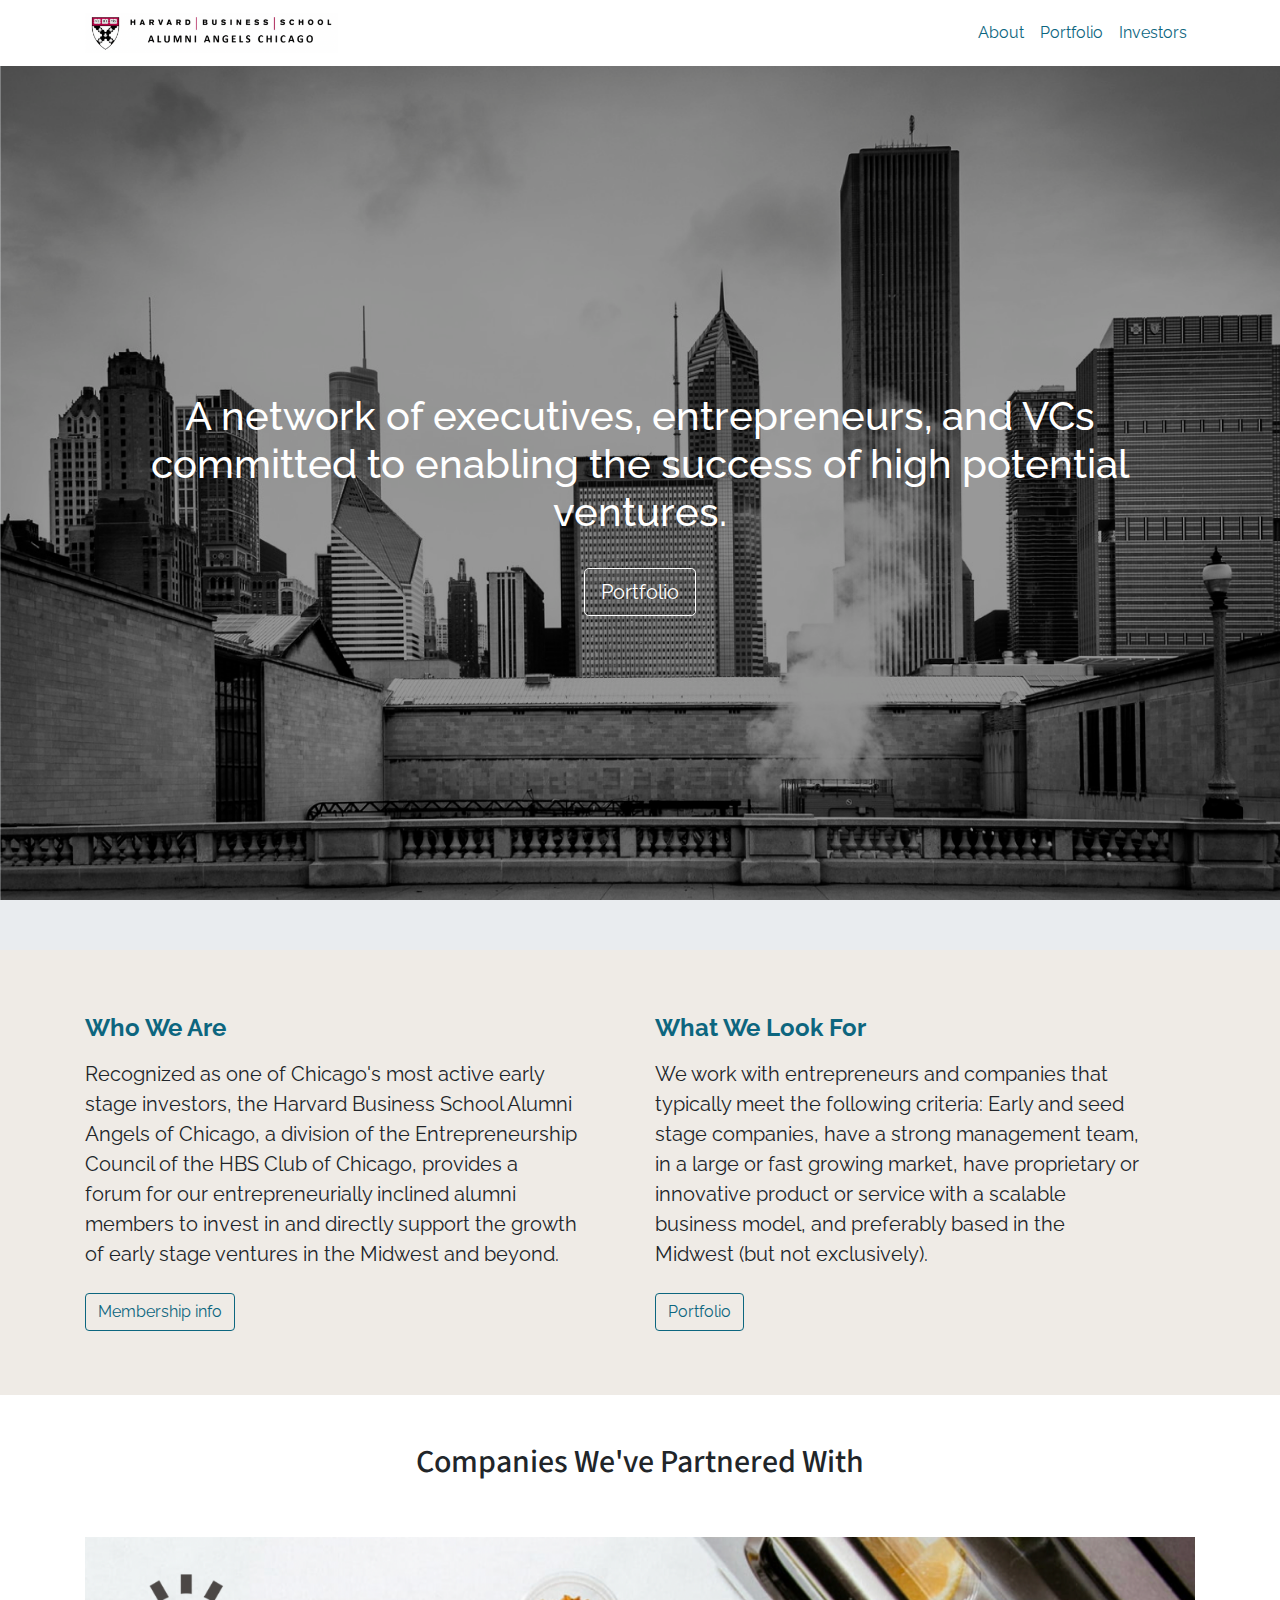
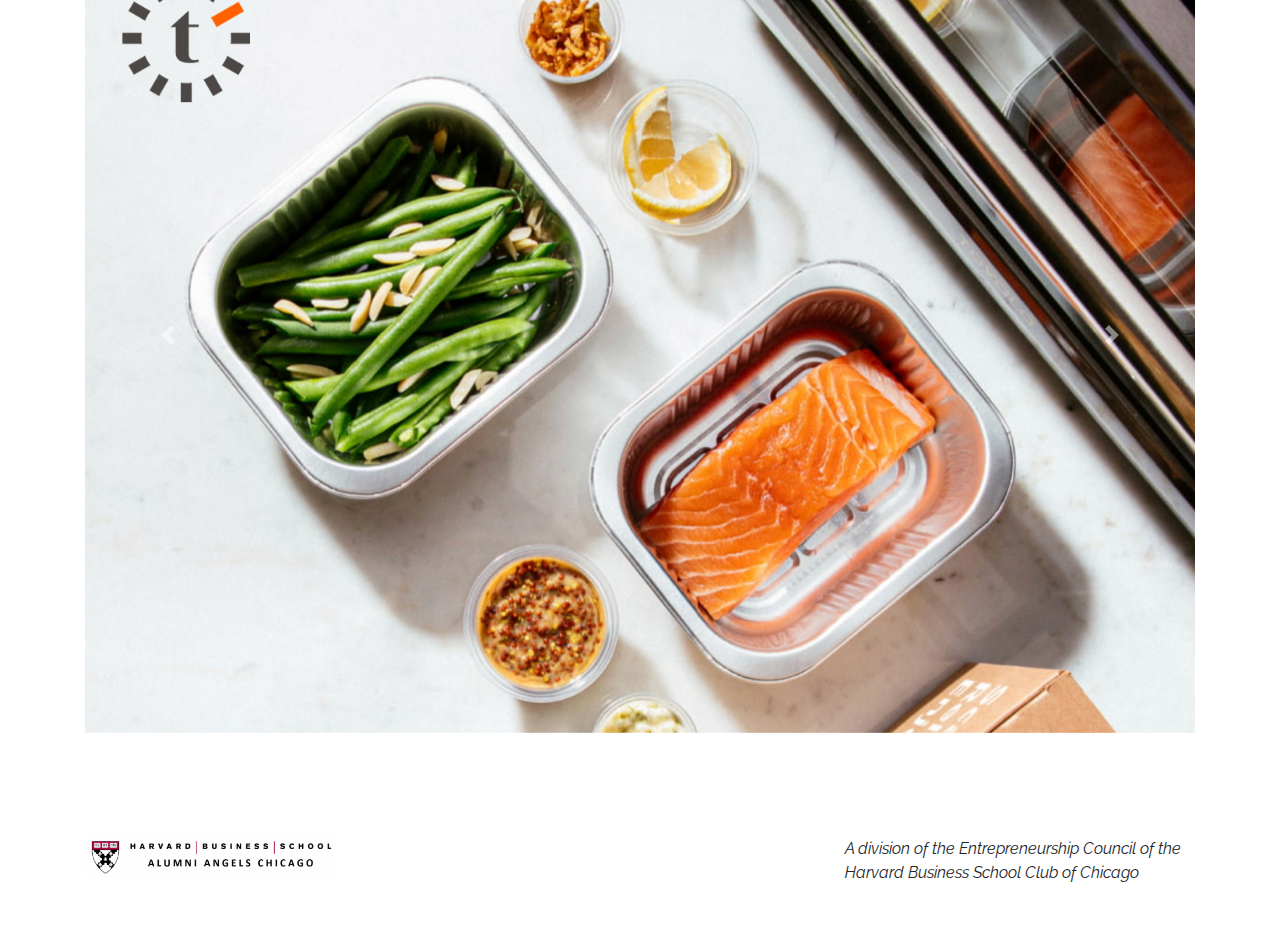
==== commit be5c6ab9: "Update" ====
--- a/index.html
+++ b/index.html
@@ -15,11 +15,11 @@
     <!-- My own CSS -->
     <link rel="stylesheet" href="styles.css">
 
-    <title>HBS Alumni Angels Chicago</title>
+    <title>About | HBSA Chicago</title>
   </head>
   <body>
     <!-- Navbar -->
-    <nav class="navbar navbar-expand-lg navbar-light">
+    <nav class="navbar navbar-expand-lg">
       <div class="container">
         <a class="navbar-brand" href="index.html">
           <img src="hbslogo.png" class="d-inline-block align-middle">
@@ -29,7 +29,7 @@
         </button>
         <div class="collapse navbar-collapse" id="navbarNavAltMarkup">
           <div class="navbar-nav ml-auto">
-            <a class="nav-item nav-link" href="index.html">About</a>
+            <a class="nav-item nav-link active" href="index.html">About<span class="sr-only">(current)</span></a>
             <a class="nav-item nav-link" href="portfolio.html">Portfolio</a>
             <a class="nav-item nav-link" href="investors.html">Investors</a>
           </div>
--- a/styles.css
+++ b/styles.css
@@ -8,16 +8,24 @@
   font-family: 'Source Sans Pro', sans-serif;
 }
 
-.companies_partnered_with {
+.companies_partnered_with h2 {
   font-family: 'Source Sans Pro', sans-serif;
 }
 
-/* Navbar */
+/* Navbar, including overriding text and background color */
+.navbar {
+  background-color: #ffffff;
+}
+
+.navbar a {
+  color: #0d667f;
+}
+
 .navbar img {
   height: 40px;
 }
 
-/* Jumbotron */
+/* Jumbotron, including overriding text color */
 .jumbotron {
   background-attachment: fixed;
   background-image: url(chicago.png);
@@ -34,19 +42,18 @@
   background-color: #EFEBE6;
 }
 
-/* About override header color */
+/* About header color */
 .about h4 {
   color: #0d667f;
 }
 
-/* About override paragraph font size */
+/* About paragraph font size */
 .about p {
   font-size: 20px;
 }
 
-/* Override portfolio table style */
+/* Portfolio table */
 .portfolio td {
-  border: 1px solid #ffffff;
   width: 25%;
   vertical-align: middle;
   height: 200px;
@@ -54,14 +61,12 @@
 
 /* Portfolio company logos grayed out, except when mouse hovers over them */
 .portfolio img {
-  max-height: 80px;
-  max-width: 200px;
-  -webkit-filter: grayscale(100%);
+  height: auto;
+  max-width: 60%;
   filter: grayscale(100%);
 }
 
 .table img:hover {
-  -webkit-filter: grayscale(100%);
   filter: grayscale(0%);
 }
 
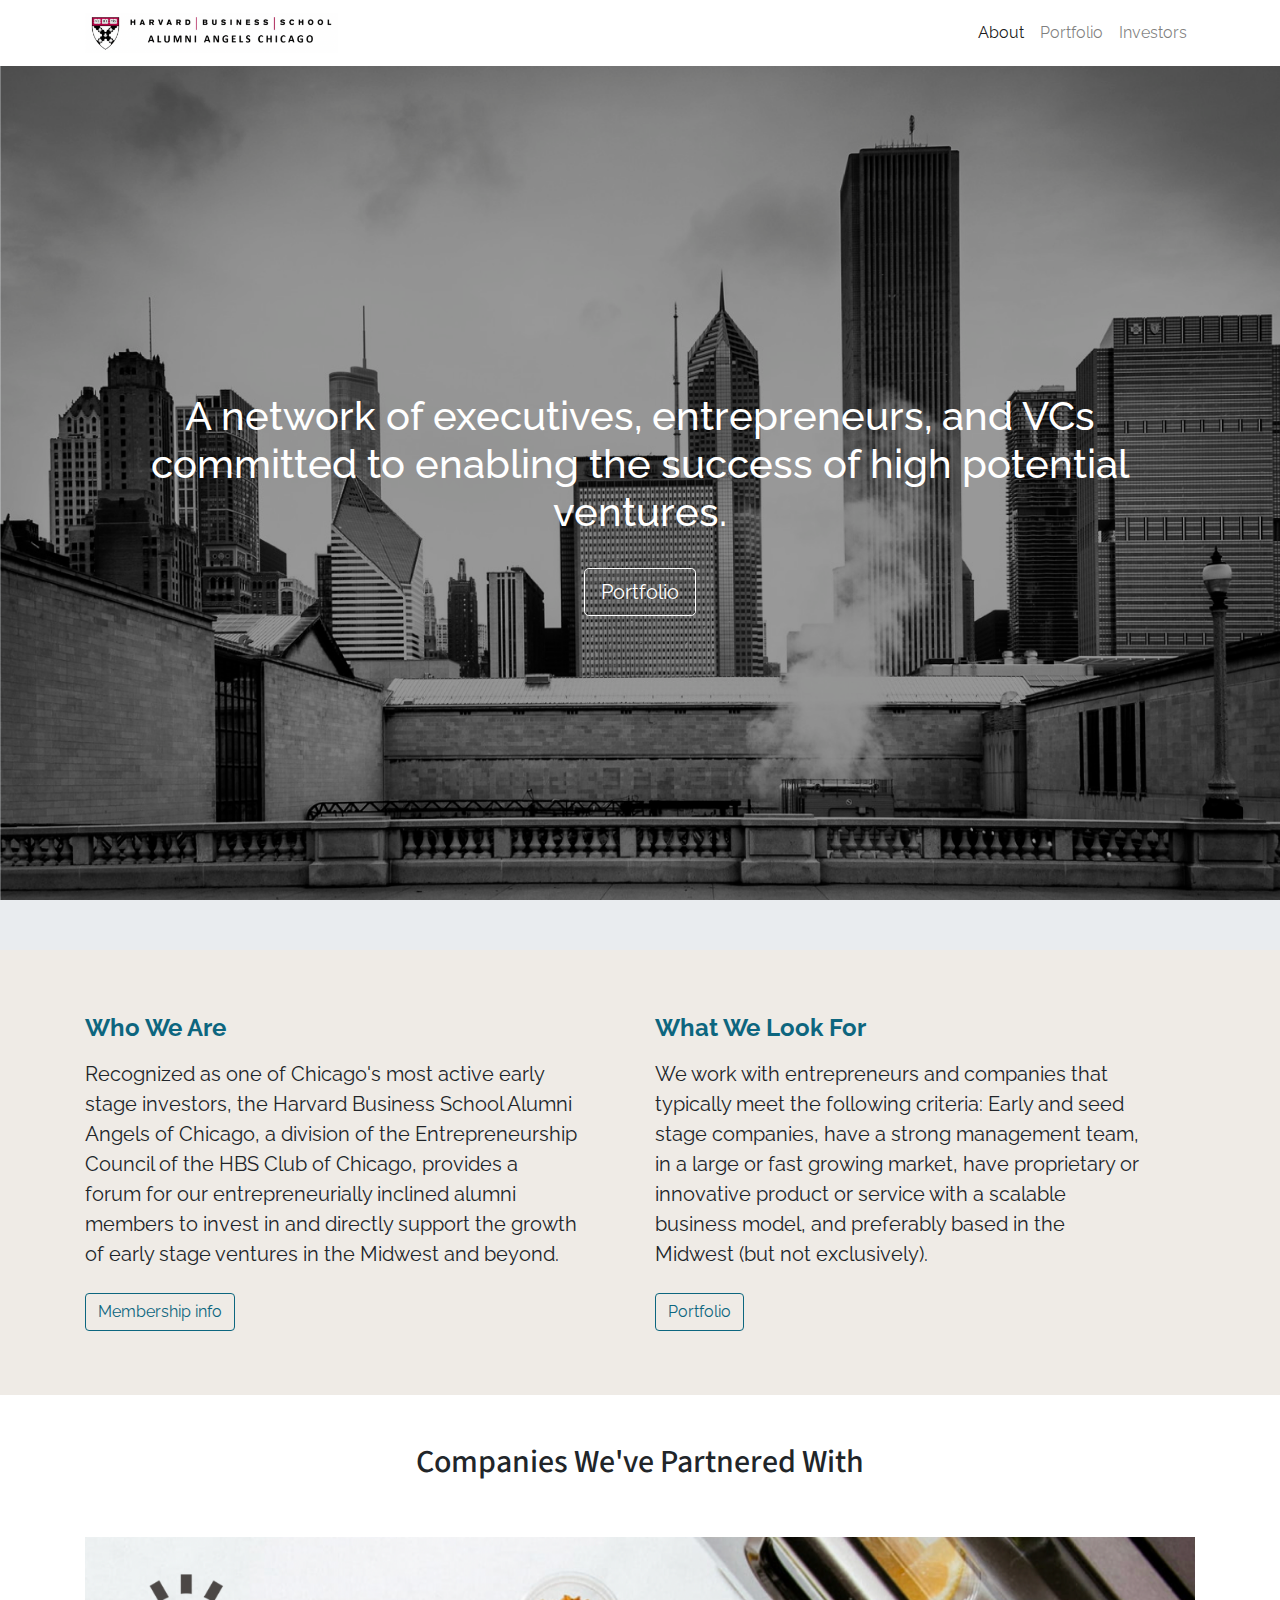
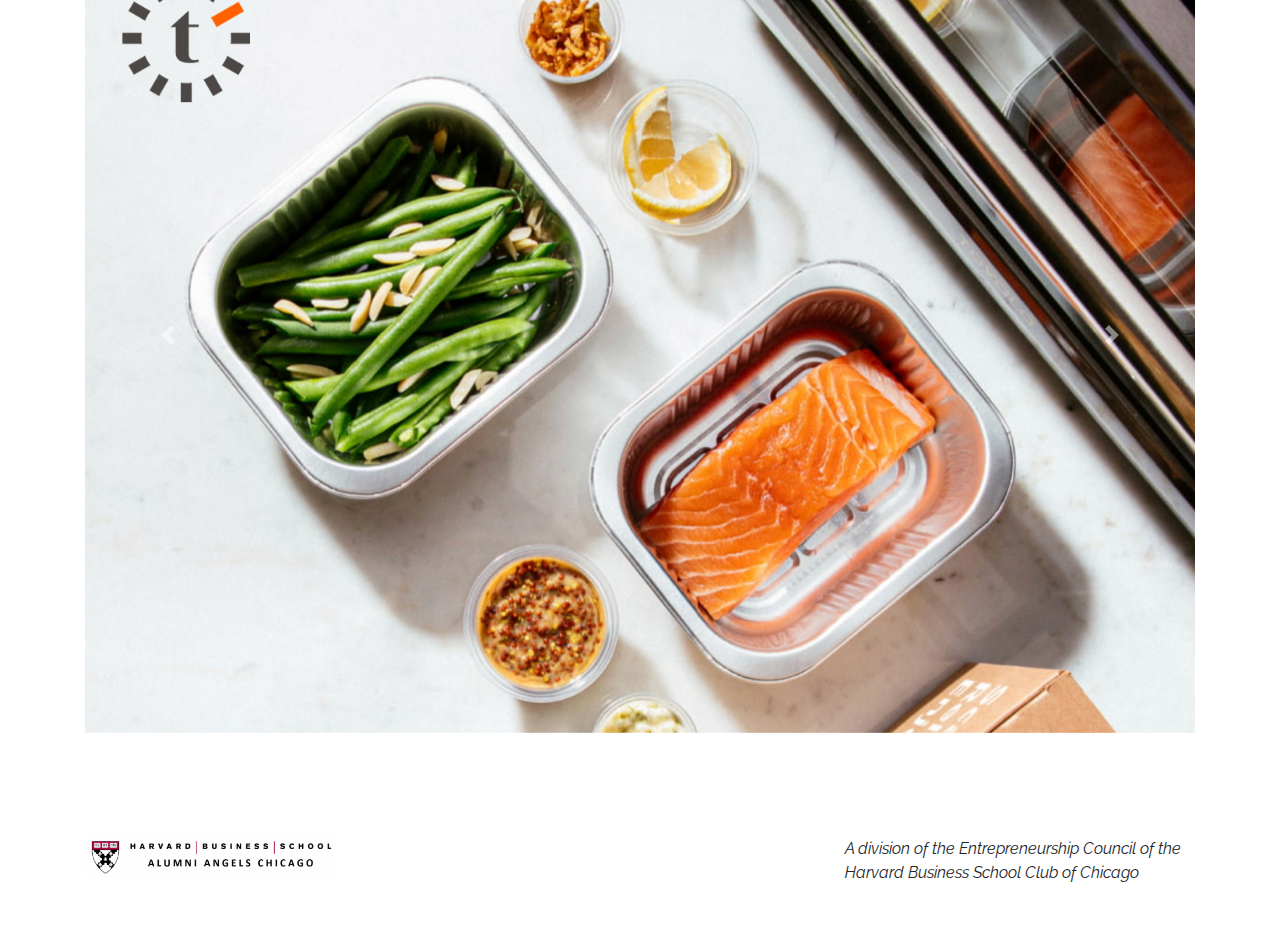
==== commit f313cd08: "Update" ====
--- a/index.html
+++ b/index.html
@@ -19,7 +19,7 @@
   </head>
   <body>
     <!-- Navbar -->
-    <nav class="navbar navbar-expand-lg">
+    <nav class="navbar navbar-expand-lg navbar-light">
       <div class="container">
         <a class="navbar-brand" href="index.html">
           <img src="hbslogo.png" class="d-inline-block align-middle">
